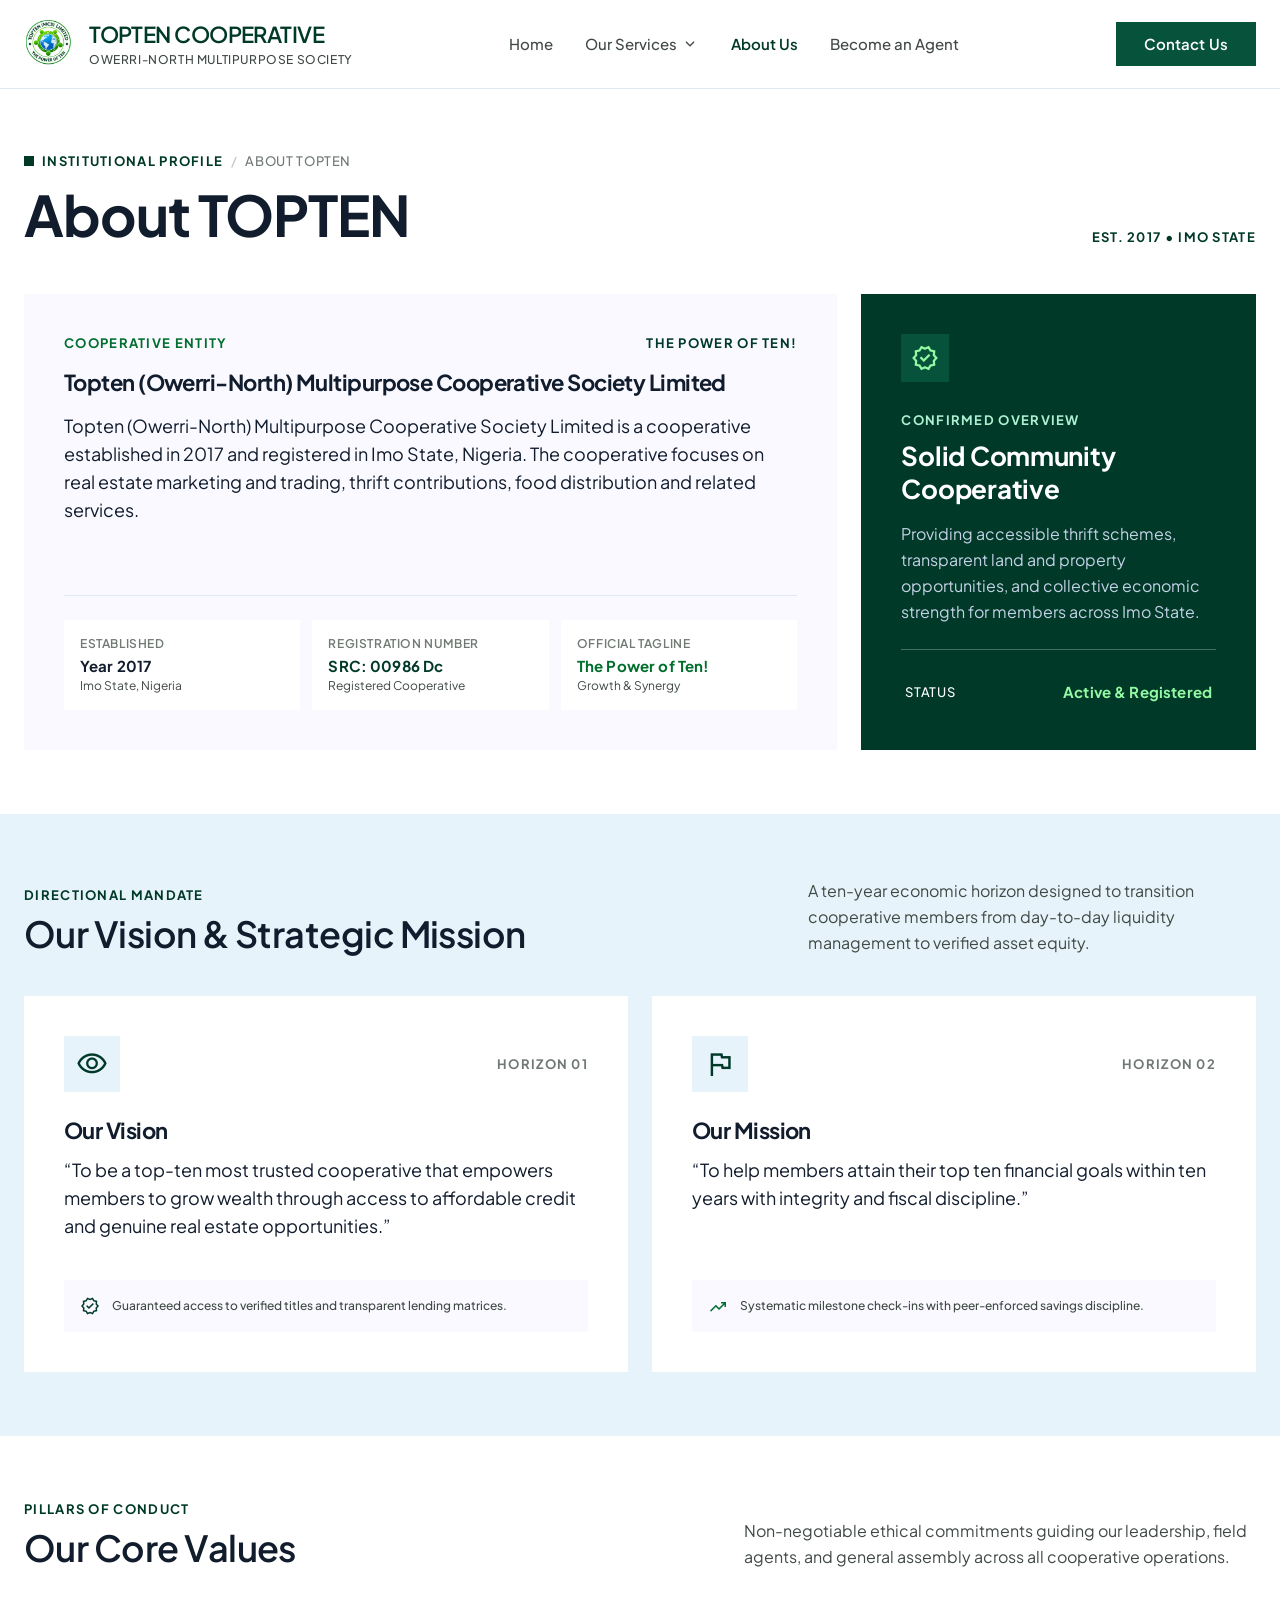
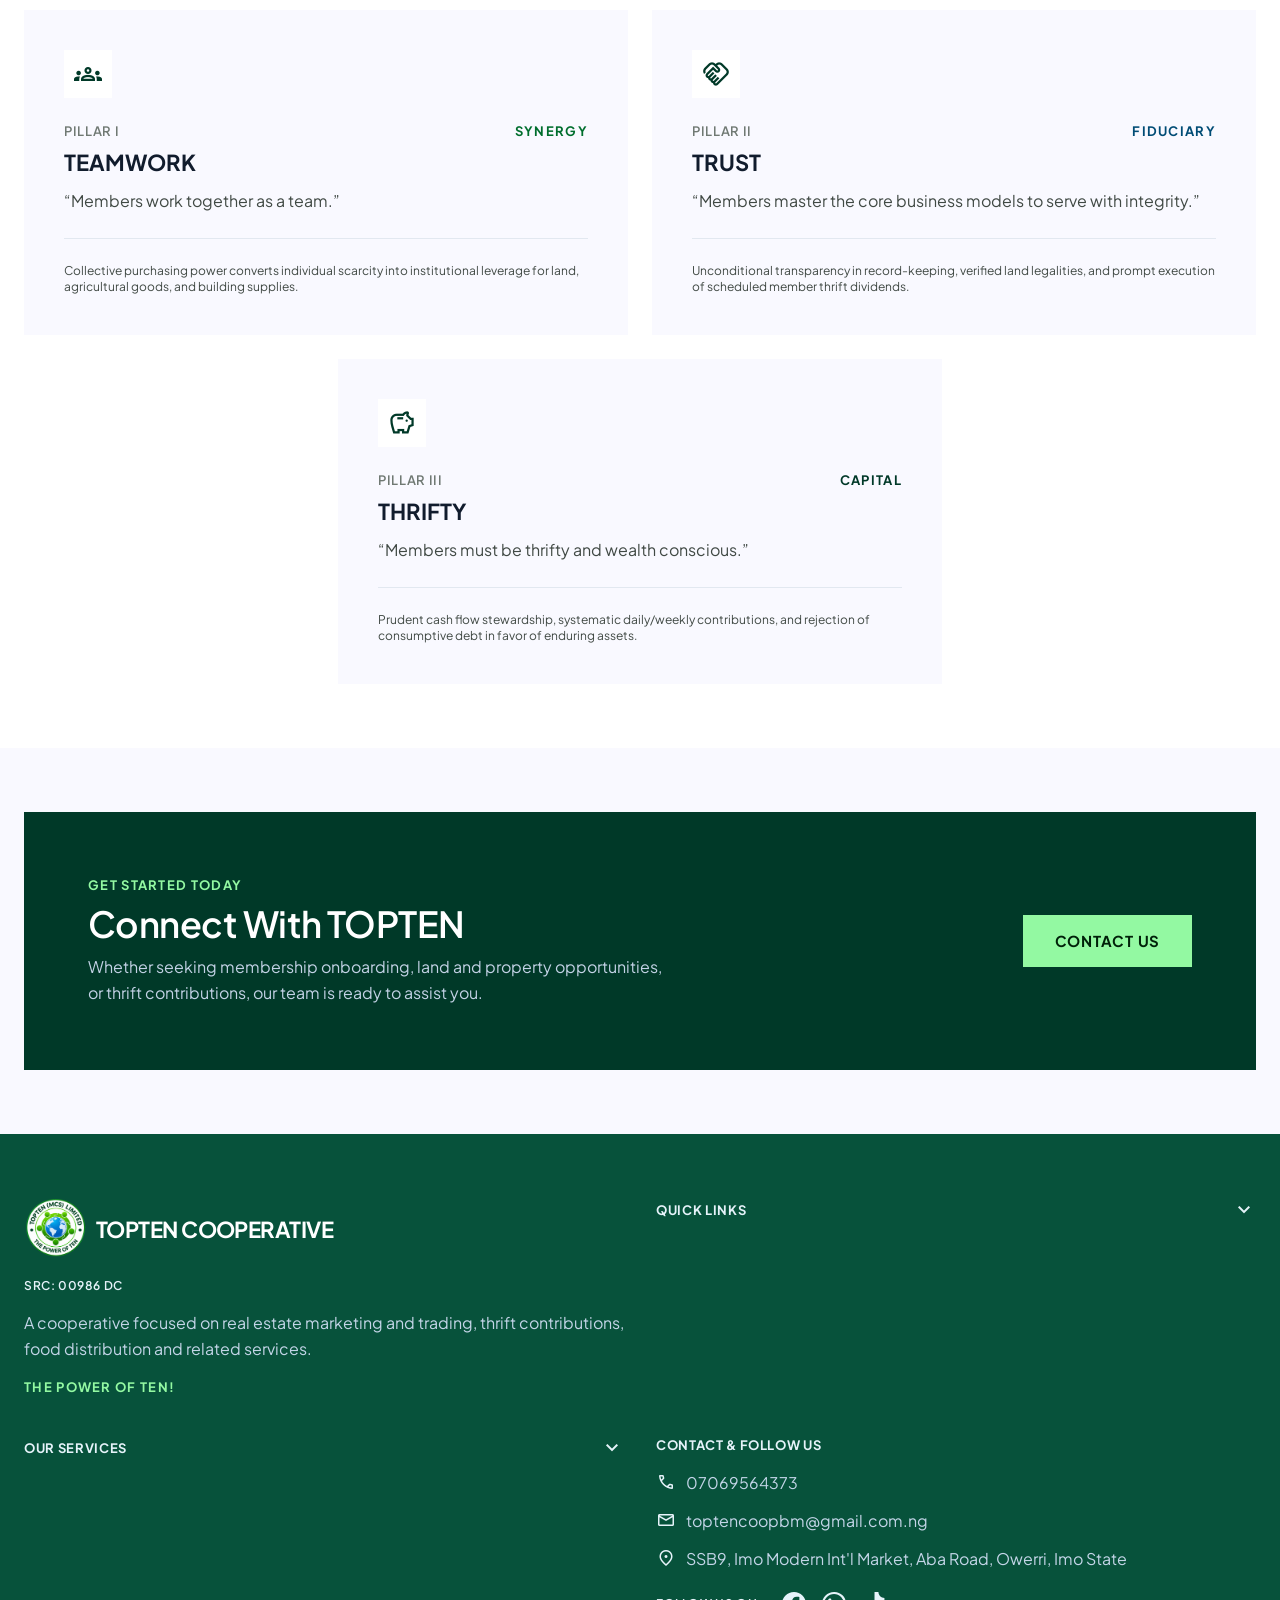
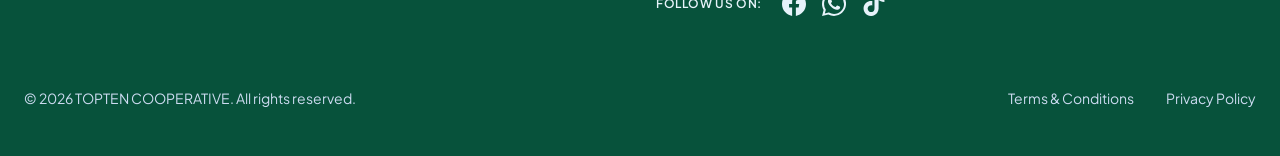
==== about-us/index.html @ 68483c04 "toptencoop, added files to folders" ====
<!DOCTYPE html>
<html lang="en">

<head>
  <!-- Document encoding and viewport -->
  <meta charset="utf-8">
  <meta content="width=device-width, initial-scale=1.0" name="viewport">
  <!-- Page identity and search metadata -->
  <title>
    About Us | TOPTEN COOPERATIVE
  </title>
  <meta
    content="Learn about Topten (Owerri-North) Multipurpose Cooperative Society Limited, established in 2017 and registered in Imo State: our vision, mission and core values."
    name="description">
  <!-- Open Graph metadata for social sharing -->
  <meta content="About Us | TOPTEN COOPERATIVE" property="og:title">
  <meta content="Learn about TOPTEN Cooperative's vision, mission, core values and established cooperative framework."
    property="og:description">
  <meta content="https://www.toptencoop.com.ng/images/banners/home-hero-1.jpg" property="og:image">
  <meta content="#" property="og:url">
  <!-- Twitter Card metadata for social sharing -->
  <meta content="summary_large_image" name="twitter:card">
  <meta content="About Us | TOPTEN COOPERATIVE" name="twitter:title">
  <meta content="Learn about TOPTEN Cooperative's vision, mission, core values and established cooperative framework."
    name="twitter:description">
  <meta content="https://www.toptencoop.com.ng/images/banners/home-hero-1.jpg" name="twitter:image">
  <meta content="#" name="twitter:url">
  <!-- Favicons and touch icon -->
  <link href="../images/favicon/favicon.ico" rel="icon" sizes="48x48">
  <link href="../images/logo/favicon-32.png" rel="icon" sizes="32x32" type="image/png">
  <link href="../images/logo/favicon-192.png" rel="icon" sizes="192x192" type="image/png">
  <link href="../images/logo/apple-touch-icon.png" rel="apple-touch-icon">
  <!-- External and local stylesheets -->
  <!-- Fonts: Plus Jakarta Sans (text) and Material Symbols (icons) from Google Fonts. -->
  <link href="https://fonts.googleapis.com" rel="preconnect">
  <link crossorigin="" href="https://fonts.gstatic.com" rel="preconnect">
  <link href="https://fonts.googleapis.com/css2?family=Plus+Jakarta+Sans:wght@400;500;600;700&amp;display=swap"
    rel="stylesheet">
  <link
    href="https://fonts.googleapis.com/css2?family=Material+Symbols+Outlined:opsz,wght,FILL,GRAD@20..48,100..700,0..1,-50..200"
    rel="stylesheet">
  <!-- Browser normalization -->
  <link href="../styles/normalize.css" rel="stylesheet">
  <!-- Mobile-first base styles -->
  <link href="../styles/small.css" rel="stylesheet">
  <!-- Responsive and wider-screen styles -->
  <link href="../styles/large.css" rel="stylesheet">
</head>

<body>
  <header class="site-header">
    <div class="site-header__inner">
      <a class="brand" href="../">
        <img alt="" class="brand__logo" height="313" src="../images/logo/topten-logo.png" width="320">
        <span class="brand__text">
          <span class="brand__name">
            TOPTEN COOPERATIVE
          </span>
          <span class="brand__society">
            Owerri-North Multipurpose Society
          </span>
        </span>
      </a>
      <!-- Desktop navigation (1024px and up). Below that, only the hamburger is shown. -->
      <nav aria-label="Primary" class="primary-nav">
        <ul class="primary-nav__list">
          <li>
            <a class="primary-nav__link" href="../">
              Home
            </a>
          </li>
          <li class="nav-dropdown">
            <a aria-haspopup="true" class="primary-nav__link nav-dropdown__trigger" href="../services/">
              Our Services
              <span aria-hidden="true" class="material-symbols-outlined nav-dropdown__chevron">
                expand_more
              </span>
            </a>
            <ul class="nav-dropdown__menu">
              <li>
                <a class="nav-dropdown__link" href="../services/#homeowners">
                  Homeowners Thrift
                </a>
              </li>
              <li>
                <a class="nav-dropdown__link" href="../services/#landowners">
                  Landowners Thrift
                </a>
              </li>
              <li>
                <a class="nav-dropdown__link" href="../services/#landtrade">
                  LandTrade Thrift
                </a>
              </li>
              <li>
                <a class="nav-dropdown__link" href="../services/#thriftsave">
                  ThriftSave
                </a>
              </li>
              <li>
                <a class="nav-dropdown__link" href="../services/#foodthrift">
                  FoodThrift
                </a>
              </li>
            </ul>
          </li>
          <li>
            <a aria-current="page" class="primary-nav__link" href="../about-us/">
              About Us
            </a>
          </li>
          <li>
            <a class="primary-nav__link" href="../become-an-agent/">
              Become an Agent
            </a>
          </li>
        </ul>
      </nav>
      <div class="site-header__actions">
        <a class="header-cta" href="../contact-us/">
          Contact Us
        </a>
        <button aria-label="Navigation menu" class="menu-toggle" popovertarget="mobile-menu" type="button">
          <span aria-hidden="true" class="menu-toggle__bars">
            <span>
            </span>
            <span>
            </span>
            <span>
            </span>
          </span>
        </button>
      </div>
      <!-- Mobile and tablet menu: a native popover, so open/close, Escape and outside-click need no JavaScript. -->
      <div class="mobile-menu" id="mobile-menu" popover="">
        <nav aria-label="Mobile">
          <ul class="mobile-menu__list">
            <li>
              <a class="mobile-menu__link" href="../">
                Home
              </a>
            </li>
            <li>
              <details class="mobile-menu__group">
                <summary class="mobile-menu__link mobile-menu__summary">
                  <span>
                    Our Services
                  </span>
                  <span aria-hidden="true" class="material-symbols-outlined mobile-menu__chevron">
                    expand_more
                  </span>
                </summary>
                <ul class="mobile-menu__submenu">
                  <li>
                    <a class="mobile-menu__sublink" href="../services/#homeowners">
                      Homeowners Thrift
                    </a>
                  </li>
                  <li>
                    <a class="mobile-menu__sublink" href="../services/#landowners">
                      Landowners Thrift
                    </a>
                  </li>
                  <li>
                    <a class="mobile-menu__sublink" href="../services/#landtrade">
                      LandTrade Thrift
                    </a>
                  </li>
                  <li>
                    <a class="mobile-menu__sublink" href="../services/#thriftsave">
                      ThriftSave
                    </a>
                  </li>
                  <li>
                    <a class="mobile-menu__sublink" href="../services/#foodthrift">
                      FoodThrift
                    </a>
                  </li>
                </ul>
              </details>
            </li>
            <li>
              <a aria-current="page" class="mobile-menu__link" href="../about-us/">
                About Us
              </a>
            </li>
            <li>
              <a class="mobile-menu__link" href="../become-an-agent/">
                Become an Agent
              </a>
            </li>
          </ul>
          <a class="mobile-menu__cta" href="../contact-us/">
            Contact Us
          </a>
        </nav>
      </div>
    </div>
  </header>
  <main class="site-main bg-surface" id="main-content">
    <div class="flex flex-col w-full">
      <!-- Cooperative background, structure and service area. -->
      <section class="w-full bg-surface-white py-space-xl">
        <div class="max-w-[1280px] mx-auto px-gutter-mobile md:px-gutter">
          <div class="flex flex-col md:flex-row md:items-end justify-between gap-space-sm pb-space-md">
            <div>
              <div class="flex items-center gap-2 mb-3">
                <span class="inline-block w-2.5 h-2.5 bg-primary">
                </span>
                <span class="font-caption-label text-caption-label uppercase tracking-widest text-primary font-bold">
                  Institutional Profile
                </span>
                <span class="text-outline-variant font-caption-label text-caption-label">
                  /
                </span>
                <span class="font-caption-label text-caption-label uppercase tracking-wider text-outline font-medium">
                  About TOPTEN
                </span>
              </div>
              <h1 class="font-display-hero text-display-hero text-on-surface max-w-4xl">
                About TOPTEN
              </h1>
            </div>
            <div class="shrink-0 flex items-center gap-3">
              <span class="font-caption-label text-caption-label uppercase tracking-widest text-primary font-bold">
                EST. 2017 • IMO STATE
              </span>
            </div>
          </div>
          <div class="grid grid-cols-1 lg:grid-cols-12 gap-space-md pt-space-md">
            <div class="lg:col-span-8 bg-surface p-space-md md:p-space-lg flex flex-col justify-between">
              <div>
                <div class="flex items-center justify-between gap-4 mb-space-sm">
                  <span
                    class="font-caption-label text-caption-label font-bold uppercase tracking-widest text-secondary">
                    Cooperative Entity
                  </span>
                  <span class="font-caption-label text-caption-label font-bold text-primary uppercase tracking-widest">
                    THE POWER OF TEN!
                  </span>
                </div>
                <h2 class="font-title-card text-title-card text-on-surface font-bold tracking-tight mb-space-sm">
                  Topten (Owerri-North) Multipurpose Cooperative Society Limited
                </h2>
                <p class="font-body-large text-body-large text-on-surface mb-space-md">
                  Topten (Owerri-North) Multipurpose Cooperative Society Limited is a cooperative established in 2017
                  and registered in Imo State, Nigeria. The cooperative focuses on real estate marketing and trading,
                  thrift contributions, food distribution and related services.
                </p>
              </div>
              <div class="grid grid-cols-1 sm:grid-cols-3 gap-3 pt-space-md mt-space-md border-t border-border-subtle">
                <div class="bg-surface-white p-4">
                  <p class="font-legal-micro text-legal-micro text-outline uppercase tracking-wider font-semibold">
                    Established
                  </p>
                  <p class="font-button-label text-button-label text-on-surface font-bold mt-1">
                    Year 2017
                  </p>
                  <p class="font-legal-micro text-legal-micro text-on-surface-variant mt-0.5">
                    Imo State, Nigeria
                  </p>
                </div>
                <div class="bg-surface-white p-4">
                  <p class="font-legal-micro text-legal-micro text-outline uppercase tracking-wider font-semibold">
                    Registration Number
                  </p>
                  <p class="font-button-label text-button-label text-primary font-bold mt-1">
                    SRC: 00986 Dc
                  </p>
                  <p class="font-legal-micro text-legal-micro text-on-surface-variant mt-0.5">
                    Registered Cooperative
                  </p>
                </div>
                <div class="bg-surface-white p-4">
                  <p class="font-legal-micro text-legal-micro text-outline uppercase tracking-wider font-semibold">
                    Official Tagline
                  </p>
                  <p class="font-button-label text-button-label text-secondary font-bold mt-1">
                    The Power of Ten!
                  </p>
                  <p class="font-legal-micro text-legal-micro text-on-surface-variant mt-0.5">
                    Growth &amp; Synergy
                  </p>
                </div>
              </div>
            </div>
            <div
              class="lg:col-span-4 bg-primary text-on-primary p-space-md md:p-space-lg flex flex-col justify-between">
              <div>
                <div class="w-12 h-12 bg-primary-container flex items-center justify-center mb-space-md">
                  <span class="material-symbols-outlined text-[28px] text-secondary-fixed">
                    verified
                  </span>
                </div>
                <span
                  class="font-caption-label text-caption-label font-bold uppercase tracking-widest text-primary-fixed">
                  Confirmed Overview
                </span>
                <h3
                  class="font-headline-section-mobile text-headline-section-mobile font-bold text-on-primary mt-2 mb-space-sm leading-tight">
                  Solid Community Cooperative
                </h3>
                <p class="font-body-default text-body-default text-surface-container-highest/90 leading-relaxed">
                  Providing accessible thrift schemes, transparent land and property opportunities, and collective
                  economic strength for members across Imo State.
                </p>
              </div>
              <div class="pt-space-md mt-space-md border-t border-border-subtle/30">
                <div class="flex items-center justify-between text-on-primary py-2 px-1">
                  <span class="font-caption-label text-caption-label font-medium uppercase tracking-wider">
                    Status
                  </span>
                  <span class="font-button-label text-button-label font-bold text-secondary-fixed">
                    Active &amp; Registered
                  </span>
                </div>
              </div>
            </div>
          </div>
        </div>
      </section>
      <!-- The cooperative vision and strategic mission. -->
      <section class="w-full bg-light-blue-surface py-space-xl">
        <div class="max-w-[1280px] mx-auto px-gutter-mobile md:px-gutter">
          <div class="flex flex-col md:flex-row md:items-end justify-between gap-space-xs mb-space-lg">
            <div>
              <span
                class="font-caption-label text-caption-label uppercase tracking-widest text-primary font-bold block mb-2">
                Directional Mandate
              </span>
              <h2 class="font-headline-section text-headline-section text-on-surface">
                Our Vision &amp; Strategic Mission
              </h2>
            </div>
            <p class="font-body-default text-body-default text-on-surface-variant max-w-md">
              A ten-year economic horizon designed to transition cooperative members from day-to-day liquidity
              management to verified asset equity.
            </p>
          </div>
          <div class="grid grid-cols-1 md:grid-cols-2 gap-space-md">
            <div class="bg-surface-white p-space-md md:p-space-lg flex flex-col justify-between">
              <div>
                <div class="flex items-center justify-between mb-space-md">
                  <div class="w-14 h-14 bg-light-blue-surface flex items-center justify-center text-primary">
                    <span class="material-symbols-outlined text-[32px]">
                      visibility
                    </span>
                  </div>
                  <span class="font-caption-label text-caption-label font-bold uppercase tracking-widest text-outline">
                    Horizon 01
                  </span>
                </div>
                <h3 class="font-title-card text-title-card font-bold text-on-surface mb-3 tracking-tight">
                  Our Vision
                </h3>
                <p class="font-body-large text-body-large text-on-surface">
                  “To be a top-ten most trusted cooperative that empowers members to grow wealth through access to
                  affordable credit and genuine real estate opportunities.”
                </p>
              </div>
              <div class="mt-space-lg pt-space-sm bg-surface p-4 flex items-center gap-3">
                <span class="material-symbols-outlined text-[20px] text-primary">
                  verified
                </span>
                <span class="font-legal-micro text-legal-micro text-on-surface-variant font-medium">
                  Guaranteed access to verified titles and transparent lending matrices.
                </span>
              </div>
            </div>
            <div class="bg-surface-white p-space-md md:p-space-lg flex flex-col justify-between">
              <div>
                <div class="flex items-center justify-between mb-space-md">
                  <div class="w-14 h-14 bg-light-blue-surface flex items-center justify-center text-primary">
                    <span class="material-symbols-outlined text-[32px]">
                      flag
                    </span>
                  </div>
                  <span class="font-caption-label text-caption-label font-bold uppercase tracking-widest text-outline">
                    Horizon 02
                  </span>
                </div>
                <h3 class="font-title-card text-title-card font-bold text-on-surface mb-3 tracking-tight">
                  Our Mission
                </h3>
                <p class="font-body-large text-body-large text-on-surface">
                  “To help members attain their top ten financial goals within ten years with integrity and fiscal
                  discipline.”
                </p>
              </div>
              <div class="mt-space-lg pt-space-sm bg-surface p-4 flex items-center gap-3">
                <span class="material-symbols-outlined text-[20px] text-secondary">
                  trending_up
                </span>
                <span class="font-legal-micro text-legal-micro text-on-surface-variant font-medium">
                  Systematic milestone check-ins with peer-enforced savings discipline.
                </span>
              </div>
            </div>
          </div>
        </div>
      </section>
      <!-- Principles that guide cooperative governance and member service. -->
      <section class="w-full bg-surface-white py-space-xl">
        <div class="max-w-[1280px] mx-auto px-gutter-mobile md:px-gutter">
          <div class="flex flex-col md:flex-row md:items-end justify-between gap-space-sm mb-space-lg">
            <div>
              <span
                class="font-caption-label text-caption-label uppercase tracking-widest text-primary font-bold block mb-2">
                Pillars of Conduct
              </span>
              <h2 class="font-headline-section text-headline-section text-on-surface">
                Our Core Values
              </h2>
            </div>
            <p class="font-body-default text-body-default text-on-surface-variant max-w-lg">
              Non-negotiable ethical commitments guiding our leadership, field agents, and general assembly across all
              cooperative operations.
            </p>
          </div>
          <div class="grid grid-cols-1 md:grid-cols-2 gap-space-md core-values-grid">
            <div class="bg-surface p-space-md md:p-space-lg flex flex-col justify-between">
              <div>
                <div class="w-12 h-12 bg-surface-white flex items-center justify-center text-primary mb-space-md">
                  <span class="material-symbols-outlined text-[28px]">
                    groups
                  </span>
                </div>
                <div class="flex items-baseline justify-between mb-2">
                  <span
                    class="font-caption-label text-caption-label uppercase tracking-wider text-outline font-semibold">
                    Pillar I
                  </span>
                  <span
                    class="font-caption-label text-caption-label uppercase tracking-widest text-secondary font-bold">
                    Synergy
                  </span>
                </div>
                <h3 class="font-title-card text-title-card font-bold text-on-surface uppercase mb-3">
                  Teamwork
                </h3>
                <p class="font-body-default text-body-default text-on-surface-variant leading-relaxed">
                  “Members work together as a team.”
                </p>
              </div>
              <div class="pt-space-md mt-space-md border-t border-border-subtle">
                <p class="font-legal-micro text-legal-micro text-on-surface-variant">
                  Collective purchasing power converts individual scarcity into institutional leverage for land,
                  agricultural goods, and building supplies.
                </p>
              </div>
            </div>
            <div class="bg-surface p-space-md md:p-space-lg flex flex-col justify-between">
              <div>
                <div class="w-12 h-12 bg-surface-white flex items-center justify-center text-primary mb-space-md">
                  <span class="material-symbols-outlined text-[28px]">
                    handshake
                  </span>
                </div>
                <div class="flex items-baseline justify-between mb-2">
                  <span
                    class="font-caption-label text-caption-label uppercase tracking-wider text-outline font-semibold">
                    Pillar II
                  </span>
                  <span
                    class="font-caption-label text-caption-label uppercase tracking-widest text-tertiary-container font-bold">
                    Fiduciary
                  </span>
                </div>
                <h3 class="font-title-card text-title-card font-bold text-on-surface uppercase mb-3">
                  Trust
                </h3>
                <p class="font-body-default text-body-default text-on-surface-variant leading-relaxed">
                  “Members master the core business models to serve with integrity.”
                </p>
              </div>
              <div class="pt-space-md mt-space-md border-t border-border-subtle">
                <p class="font-legal-micro text-legal-micro text-on-surface-variant">
                  Unconditional transparency in record-keeping, verified land legalities, and prompt execution of
                  scheduled member thrift dividends.
                </p>
              </div>
            </div>
            <div class="bg-surface p-space-md md:p-space-lg flex flex-col justify-between md:col-span-2">
              <div>
                <div class="w-12 h-12 bg-surface-white flex items-center justify-center text-primary mb-space-md">
                  <span class="material-symbols-outlined text-[28px]">
                    savings
                  </span>
                </div>
                <div class="flex items-baseline justify-between mb-2">
                  <span
                    class="font-caption-label text-caption-label uppercase tracking-wider text-outline font-semibold">
                    Pillar III
                  </span>
                  <span class="font-caption-label text-caption-label uppercase tracking-widest text-primary font-bold">
                    Capital
                  </span>
                </div>
                <h3 class="font-title-card text-title-card font-bold text-on-surface uppercase mb-3">
                  Thrifty
                </h3>
                <p class="font-body-default text-body-default text-on-surface-variant leading-relaxed">
                  “Members must be thrifty and wealth conscious.”
                </p>
              </div>
              <div class="pt-space-md mt-space-md border-t border-border-subtle">
                <p class="font-legal-micro text-legal-micro text-on-surface-variant">
                  Prudent cash flow stewardship, systematic daily/weekly contributions, and rejection of consumptive
                  debt in favor of enduring assets.
                </p>
              </div>
            </div>
          </div>
        </div>
      </section>
      <!-- Contact call to action for visitors seeking more information. -->
      <section class="w-full bg-surface py-space-xl">
        <div class="max-w-[1280px] mx-auto px-gutter-mobile md:px-gutter">
          <div
            class="bg-primary text-on-primary p-space-md md:p-space-xl flex flex-col md:flex-row items-start md:items-center justify-between gap-space-md">
            <div>
              <span
                class="font-caption-label text-caption-label font-bold uppercase tracking-widest text-secondary-fixed block mb-2">
                Get Started Today
              </span>
              <h3
                class="font-title-card text-title-card md:font-headline-section md:text-headline-section font-bold tracking-tight text-on-primary">
                Connect With TOPTEN
              </h3>
              <p class="font-body-default text-body-default text-surface-container-highest/90 mt-2 max-w-xl">
                Whether seeking membership onboarding, land and property opportunities, or thrift contributions, our
                team is ready to assist you.
              </p>
            </div>
            <div class="w-full md:w-auto shrink-0 flex items-center mt-2 md:mt-0">
              <a class="w-full md:w-auto inline-flex items-center justify-center min-h-[48px] bg-secondary-fixed text-on-secondary-fixed font-button-label text-button-label px-8 py-4 uppercase tracking-wider font-bold rounded-none hover:bg-secondary-fixed-dim transition-colors text-center"
                href="../contact-us/">
                CONTACT US
              </a>
            </div>
          </div>
        </div>
      </section>
    </div>
  </main>
  <footer class="site-footer">
    <div class="site-footer__inner">
      <div class="footer-grid">
        <div class="footer-brand">
          <div class="footer-brand__header">
            <img alt="TOPTEN Logo" class="footer-brand__logo" height="313" loading="lazy"
              src="../images/logo/topten-logo.png" width="320">
            <span class="footer-brand__name">
              TOPTEN COOPERATIVE
            </span>
          </div>
          <p class="footer-brand__reg">
            SRC: 00986 Dc
          </p>
          <p class="footer-brand__blurb">
            A cooperative focused on real estate marketing and trading, thrift contributions, food distribution and
            related services.
          </p>
          <p class="footer-brand__slogan">
            THE POWER OF TEN!
          </p>
        </div>
        <!-- Link columns collapse into <details> dropdowns below 768px and are always open from 768px up (see styles.css). -->
        <details class="footer-column">
          <summary class="footer-column__summary">
            <h3 class="footer-column__heading">
              Quick Links
            </h3>
            <span aria-hidden="true" class="material-symbols-outlined footer-column__chevron">
              expand_more
            </span>
          </summary>
          <ul class="footer-column__list">
            <li>
              <a class="footer-link" href="../">
                Home
              </a>
            </li>
            <li>
              <a class="footer-link" href="../about-us/">
                About Us
              </a>
            </li>
            <li>
              <a class="footer-link" href="../become-an-agent/">
                Become an Agent
              </a>
            </li>
            <li>
              <a class="footer-link" href="../contact-us/">
                Contact Us
              </a>
            </li>
            <li>
              <a class="footer-link" href="../services/">
                All Services
              </a>
            </li>
          </ul>
        </details>
        <details class="footer-column">
          <summary class="footer-column__summary">
            <h3 class="footer-column__heading">
              Our Services
            </h3>
            <span aria-hidden="true" class="material-symbols-outlined footer-column__chevron">
              expand_more
            </span>
          </summary>
          <ul class="footer-column__list">
            <li>
              <a class="footer-link" href="../services/#homeowners">
                Homeowners Thrift
              </a>
            </li>
            <li>
              <a class="footer-link" href="../services/#landowners">
                Landowners Thrift
              </a>
            </li>
            <li>
              <a class="footer-link" href="../services/#landtrade">
                LandTrade Thrift
              </a>
            </li>
            <li>
              <a class="footer-link" href="../services/#thriftsave">
                ThriftSave
              </a>
            </li>
            <li>
              <a class="footer-link" href="../services/#foodthrift">
                FoodThrift
              </a>
            </li>
          </ul>
        </details>
        <div class="footer-contact">
          <h3 class="footer-column__heading">
            Contact &amp; Follow Us
          </h3>
          <ul class="footer-contact__list">
            <li>
              <span aria-hidden="true" class="material-symbols-outlined">
                call
              </span>
              <a class="footer-contact__link" href="tel:07069564373">
                07069564373
              </a>
            </li>
            <li>
              <span aria-hidden="true" class="material-symbols-outlined">
                mail
              </span>
              <span class="footer-contact__email">
                toptencoopbm@gmail.com.ng
              </span>
            </li>
            <li>
              <span aria-hidden="true" class="material-symbols-outlined">
                location_on
              </span>
              <span>
                SSB9, Imo Modern Int'l Market, Aba Road, Owerri, Imo State
              </span>
            </li>
          </ul>
          <div class="footer-social">
            <span class="footer-social__label">
              Follow us on:
            </span>
            <span aria-label="Facebook" class="social-icon" role="img">
              <svg aria-hidden="true" fill="currentColor" viewbox="0 0 24 24">
                <path
                  d="M24 12.073c0-6.627-5.373-12-12-12s-12 5.373-12 12c0 5.99 4.388 10.954 10.125 11.854v-8.385H7.078v-3.47h3.047V9.43c0-3.007 1.792-4.669 4.533-4.669 1.312 0 2.686.235 2.686.235v2.953H15.83c-1.491 0-1.956.925-1.956 1.874v2.25h3.328l-.532 3.47h-2.796v8.385C19.612 23.027 24 18.062 24 12.073z">
                </path>
              </svg>
            </span>
            <span aria-label="WhatsApp" class="social-icon" role="img">
              <svg aria-hidden="true" fill="currentColor" viewbox="0 0 24 24">
                <path
                  d="M12.031 0C5.397 0 0 5.397 0 12.031c0 2.115.549 4.181 1.594 5.99L.055 24l6.155-1.615a11.97 11.97 0 005.821 1.493h.005c6.632 0 12.03-5.398 12.03-12.033 0-3.214-1.252-6.236-3.528-8.514A11.95 11.95 0 0012.031 0zm.004 21.996h-.004a9.96 9.96 0 01-5.076-1.39l-.364-.216-3.771.989 1.006-3.676-.237-.377a9.94 9.94 0 01-1.523-5.295c0-5.503 4.478-9.981 9.984-9.981 2.666 0 5.172 1.038 7.057 2.925a9.927 9.927 0 012.923 7.057c0 5.505-4.479 9.984-9.985 9.984zm5.474-7.475c-.3-.15-1.774-.875-2.049-.975-.275-.1-.475-.15-.675.15-.2.3-.775.975-.95 1.175-.175.2-.35.225-.65.075-.3-.15-1.267-.467-2.414-1.488-.893-.796-1.496-1.78-1.671-2.08-.175-.3-.019-.462.131-.611.135-.134.3-.35.45-.525.15-.175.2-.3.3-.5.1-.2.05-.375-.025-.525-.075-.15-.675-1.625-.925-2.225-.244-.583-.492-.504-.675-.513-.175-.009-.375-.01-.575-.01-.2 0-.525.075-.8.375-.275.3-1.05 1.025-1.05 2.5s1.075 2.898 1.225 3.1c.15.2 2.116 3.23 5.127 4.53.716.31 1.275.495 1.71.634.719.229 1.373.197 1.89.12.577-.086 1.774-.725 2.024-1.425.25-.7.25-1.3.175-1.425-.075-.125-.275-.2-.575-.35z">
                </path>
              </svg>
            </span>
            <span aria-label="TikTok" class="social-icon" role="img">
              <svg aria-hidden="true" fill="currentColor" viewbox="0 0 24 24">
                <path
                  d="M12.525.02c1.31-.02 2.61-.01 3.91-.02.08 1.53.63 3.09 1.75 4.17 1.12 1.11 2.7 1.62 4.24 1.79v4.03c-1.44-.05-2.89-.35-4.2-.97-.57-.26-1.1-.59-1.62-1.01-.02 2.92.01 5.84-.02 8.75-.08 1.4-.54 2.79-1.35 3.94-1.31 1.92-3.58 3.17-5.91 3.21-1.43.08-2.86-.31-4.08-1.03-2.02-1.19-3.44-3.37-3.65-5.71-.02-.5-.03-1-.01-1.49.18-1.9 1.12-3.72 2.58-4.96 1.66-1.44 3.98-2.13 6.15-1.72.02 1.48-.04 2.96-.04 4.44-.99-.32-2.15-.23-3.02.37-.63.41-1.11 1.04-1.36 1.75-.21.51-.24 1.07-.14 1.61.24 1.64 1.82 3.02 3.5 2.87 1.12-.01 2.19-.66 2.77-1.61.19-.33.4-.67.41-1.06.1-1.79.06-3.57.07-5.36.01-4.03-.01-8.05.02-12.07z">
                </path>
              </svg>
            </span>
          </div>
        </div>
      </div>
      <div class="footer-legal">
        <p>
          © 2026 TOPTEN COOPERATIVE. All rights reserved.
        </p>
        <ul class="footer-legal__links">
          <li>
            <a class="footer-link" href="../terms-and-conditions/">
              Terms &amp; Conditions
            </a>
          </li>
          <li>
            <a class="footer-link" href="../privacy-policy/">
              Privacy Policy
            </a>
          </li>
        </ul>
      </div>
    </div>
  </footer>
  <script src="../scripts/mobile-menu.js" defer></script>
</body>

</html>
---- styles/small.css ----
:root {
  /* Brand colours*/
  --color-primary: #003928;
  /* deep green: headings, hover states */
  --color-primary-container: #07523b;
  /* brand green: buttons, footer, header CTA */
  --color-primary-fixed: #aef1d1;
  --color-secondary: #006e2d;
  /* mid green: focus rings, accents */
  --color-secondary-fixed: #93f9a2;
  /* bright green accent on dark backgrounds */
  --color-secondary-fixed-dim: #78dc88;
  --color-on-secondary-fixed: #002109;
  --color-tertiary: #003452;
  --color-tertiary-container: #004c75;

  /* Surfaces & text */
  --color-surface: #f9f9ff;
  /* page background */
  --color-surface-white: #ffffff;
  --color-surface-container-low: #f0f3ff;
  --color-surface-container: #e7eeff;
  --color-surface-container-high: #dee8ff;
  --color-surface-container-highest: #d8e3fb;
  --color-light-blue-surface: #e6f3fa;
  --color-on-surface: #111c2d;
  /* main text */
  --color-on-surface-variant: #404944;
  /* secondary text */
  --color-on-primary: #ffffff;
  /* text on green */
  --color-outline: #707973;
  --color-outline-variant: #bfc9c2;
  --color-border-subtle: #e2e8f0;
  --color-error: #ba1a1a;

  /* The same colours as bare RGB triplets, for translucent variants:
     background: rgba(var(--rgb-on-surface), 0.8) */
  --rgb-on-surface: 17, 28, 45;
  --rgb-on-surface-variant: 64, 73, 68;
  --rgb-primary: 0, 57, 40;
  --rgb-primary-container: 7, 82, 59;
  --rgb-secondary: 0, 110, 45;
  --rgb-secondary-fixed: 147, 249, 162;
  --rgb-surface: 249, 249, 255;
  --rgb-surface-white: 255, 255, 255;
  --rgb-surface-container-high: 222, 232, 255;
  --rgb-surface-container-highest: 216, 227, 251;
  --rgb-light-blue-surface: 230, 243, 250;
  --rgb-border-subtle: 226, 232, 240;

  /* Typography */
  --font-sans: "Plus Jakarta Sans", ui-sans-serif, system-ui, -apple-system, "Segoe UI", Roboto, sans-serif;

  /* Spacing scale used by the page sections */
  --space-xs: 0.5rem;
  --space-sm: 1rem;
  --space-md: 1.5rem;
  --space-lg: 2.5rem;
  --space-xl: 4rem;
  --gutter: 1.5rem;
  --gutter-mobile: 1rem;

  /* Layout */
  --header-height: 88px;
  /* fixed header; <main> is padded by the same amount */
  --container-max: 1280px;
}


/* ==========================================================================
   2. RESET & BASE
   ========================================================================== */
*,
*::before,
*::after {
  box-sizing: border-box;
  border: 0 solid #e5e7eb;
  /* `.border` utilities only need to set a width */
}

html {
  line-height: 1.5;
  font-family: var(--font-sans);
  -webkit-text-size-adjust: 100%;
  -webkit-tap-highlight-color: transparent;
  scroll-behavior: smooth;
  /* switched off for reduced-motion users in section 10 */
}

body {
  margin: 0;
  background: var(--color-surface);
  color: var(--color-on-surface);
  font-family: var(--font-sans);
  font-size: 16px;
  line-height: 26px;
  -webkit-font-smoothing: antialiased;
  overscroll-behavior: none;
  /* no rubber-band / pull-to-refresh chaining */
}

h1,
h2,
h3,
h4,
h5,
h6 {
  margin: 0;
  font-size: inherit;
  font-weight: inherit;
}

p,
figure,
blockquote,
dl,
dd,
pre {
  margin: 0;
}

ul,
ol {
  margin: 0;
  padding: 0;
  list-style: none;
}

a {
  color: inherit;
  text-decoration: inherit;
}

strong,
b {
  font-weight: bolder;
}

small {
  font-size: 80%;
}

hr {
  height: 0;
  margin: 0;
  color: inherit;
  border-top-width: 1px;
}

table {
  border-collapse: collapse;
  border-color: inherit;
  text-indent: 0;
}

img,
svg,
video,
iframe {
  display: block;
  vertical-align: middle;
}

img,
video {
  max-width: 100%;
  height: auto;
}

summary {
  display: list-item;
}

[hidden]:where(:not([hidden="until-found"])) {
  display: none;
}

button,
input,
select,
textarea {
  margin: 0;
  padding: 0;
  font: inherit;
  letter-spacing: inherit;
  color: inherit;
}

button {
  background: transparent;
  text-transform: none;
  cursor: pointer;
}

button,
input[type="button"],
input[type="submit"] {
  -webkit-appearance: button;
  appearance: button;
  background-image: none;
}

textarea {
  resize: vertical;
}

::placeholder {
  opacity: 1;
  color: #9ca3af;
}

/* Icon font (Material Symbols Outlined). Icons are written as ligatures: <span class="material-symbols-outlined">mail</span> */
.material-symbols-outlined {
  display: inline-block;
  font-family: "Material Symbols Outlined";
  font-size: 24px;
  font-style: normal;
  font-weight: normal;
  line-height: 1;
  letter-spacing: normal;
  text-transform: none;
  white-space: nowrap;
  word-wrap: normal;
  direction: ltr;
  -webkit-font-smoothing: antialiased;
  -webkit-font-feature-settings: "liga";
  font-feature-settings: "liga";
}

/* Main content sits below the fixed header. */
.site-main {
  width: 100%;
  padding-top: var(--header-height);
  min-height: calc(100vh - var(--header-height));
}

@supports (height: 100dvh) {
  .site-main {
    min-height: calc(100dvh - var(--header-height));
  }
}


/* ==========================================================================
   3. SITE HEADER & NAVIGATION
   Breakpoint: 1024px. Below it the header shows the brand and ONLY the
   hamburger; from 1024px up it shows the full nav and the Contact Us button.
   ========================================================================== */
.site-header {
  position: fixed;
  top: 0;
  left: 0;
  z-index: 50;
  width: 100%;
  background: var(--color-surface-white);
  border-bottom: 1px solid var(--color-border-subtle);
}

.site-header__inner {
  display: flex;
  align-items: center;
  justify-content: space-between;
  gap: var(--space-sm);
  height: var(--header-height);
  max-width: var(--container-max);
  margin-inline: auto;
  padding-inline: var(--gutter-mobile);
}


/* ---- Brand: logo + "TOPTEN COOPERATIVE" with the society name always underneath ---- */
.brand {
  display: flex;
  align-items: center;
  gap: var(--space-xs);
  flex: 0 1 auto;
  min-width: 0;
  /* lets the text wrap instead of pushing into the hamburger */
}

.brand__logo {
  flex: none;
  width: auto;
  height: 3rem;
  object-fit: contain;
}

.brand__text {
  display: flex;
  flex-direction: column;
  min-width: 0;
  text-align: left;
}

.brand__name {
  color: var(--color-primary);
  font-size: clamp(13px, 4.1vw, 16px);
  /* scales down on small phones */
  font-weight: 700;
  line-height: 1;
  letter-spacing: -0.02em;
  text-transform: uppercase;
  white-space: nowrap;
}

.brand__society {
  margin-top: 0.25rem;
  color: var(--color-on-surface-variant);
  font-size: clamp(9px, 2.7vw, 12px);
  font-weight: 500;
  line-height: 1.3;
  letter-spacing: 0.03em;
  text-transform: uppercase;
  text-wrap: balance;
  /* on very narrow phones this wraps to two even lines */
}


/* ---- Desktop navigation ---- */
.primary-nav {
  display: none;
}


.primary-nav__list {
  display: flex;
  align-items: center;
  gap: 1.25rem;
}


.primary-nav__link {
  display: flex;
  align-items: center;
  gap: 0.25rem;
  padding-block: 0.5rem;
  color: var(--color-on-surface-variant);
  font-size: 15px;
  font-weight: 500;
  line-height: 20px;
  white-space: nowrap;
  transition: color 150ms ease;
}

.primary-nav__link:hover {
  color: var(--color-on-surface);
}

.primary-nav__link[aria-current="page"] {
  color: var(--color-primary);
  font-weight: 600;
}

/* ---- Services dropdown ----
   Opens on mouse hover AND whenever focus is inside it (Tab into "Our Services", then Tab
   through the five links). :focus-within is used rather than :has(:focus-visible) because the
   latter stops Chrome from tabbing into a menu that only appears on focus.
   The trigger is a real link to services.html, so a click still goes somewhere useful. */
.nav-dropdown {
  position: relative;
}

.nav-dropdown__chevron {
  font-size: 18px;
  transition: transform 200ms ease;
}

.nav-dropdown__menu {
  display: none;
  position: absolute;
  top: 100%;
  left: 0;
  z-index: 50;
  width: 16rem;
  padding-block: 0.5rem;
  background: var(--color-surface-white);
  border: 1px solid var(--color-border-subtle);
  box-shadow: 0 8px 24px rgba(30, 41, 59, 0.08);
}

.nav-dropdown:hover>.nav-dropdown__menu,
.nav-dropdown:focus-within>.nav-dropdown__menu {
  display: block;
}

.nav-dropdown:hover .nav-dropdown__chevron,
.nav-dropdown:focus-within .nav-dropdown__chevron {
  transform: rotate(180deg);
}

.nav-dropdown__link {
  display: block;
  padding: 0.625rem 1rem;
  color: var(--color-on-surface-variant);
  font-size: 15px;
  font-weight: 500;
  line-height: 20px;
  transition: color 150ms ease, background-color 150ms ease;
}

.nav-dropdown__link:hover {
  background: var(--color-light-blue-surface);
  color: var(--color-primary);
}

/* Highlight the service section currently in the URL (services.html#landtrade, etc.) */
body:has(#homeowners:target) a[href$="services.html#homeowners"],
body:has(#landowners:target) a[href$="services.html#landowners"],
body:has(#landtrade:target) a[href$="services.html#landtrade"],
body:has(#thriftsave:target) a[href$="services.html#thriftsave"],
body:has(#foodthrift:target) a[href$="services.html#foodthrift"] {
  color: var(--color-primary);
  font-weight: 600;
}

/* ---- Right-hand side of the header: Contact Us (desktop) / hamburger (mobile + tablet) ---- */
.site-header__actions {
  display: flex;
  flex: none;
  align-items: center;
  gap: var(--space-sm);
}

.header-cta {
  display: none;
  align-items: center;
  justify-content: center;
  padding: 0.75rem 1.75rem;
  background: var(--color-primary-container);
  color: var(--color-on-primary);
  font-size: 15px;
  font-weight: 600;
  line-height: 20px;
  letter-spacing: 0.01em;
  white-space: nowrap;
  transition: background-color 150ms ease;
}

.header-cta:hover {
  background: var(--color-primary);
}

.header-cta[aria-current="page"] {
  font-weight: 700;
}


.menu-toggle {
  display: flex;
  align-items: center;
  justify-content: center;
  width: 2.75rem;
  height: 2.75rem;
  padding: 0.5rem;
  color: var(--color-on-surface);
}

.menu-toggle:hover {
  color: var(--color-primary);
}


/* Three bars that morph into an X while the menu is open. */
.menu-toggle__bars {
  display: inline-flex;
  flex-direction: column;
  justify-content: space-between;
  width: 20px;
  height: 16px;
}

.menu-toggle__bars>span {
  display: block;
  width: 20px;
  height: 2px;
  border-radius: 999px;
  background: currentColor;
  transform-origin: center;
  transition: transform 180ms ease, opacity 140ms ease;
}

.site-header:has(.mobile-menu:popover-open) .menu-toggle__bars>span:first-child {
  transform: translateY(7px) rotate(45deg);
}

.site-header:has(.mobile-menu:popover-open) .menu-toggle__bars>span:nth-child(2) {
  opacity: 0;
}

.site-header:has(.mobile-menu:popover-open) .menu-toggle__bars>span:last-child {
  transform: translateY(-7px) rotate(-45deg);
}

/* ---- Mobile / tablet menu ----
   A native [popover]: the hamburger's popovertarget opens and closes it, and the browser
   handles Escape, clicking outside and focus return. It slides in from the right below the header. */
.mobile-menu {
  position: fixed;
  inset: var(--header-height) 0 0 auto;
  width: min(360px, 100vw);
  height: calc(100vh - var(--header-height));
  margin: 0;
  padding: 1rem;
  overflow-y: auto;
  border: 0;
  background: var(--color-surface-white);
  color: var(--color-on-surface);
  box-shadow: 0 8px 24px rgba(30, 41, 59, 0.08);
  transform: translateX(100%);
  transition: transform 220ms cubic-bezier(0.2, 0.7, 0.2, 1), display 220ms allow-discrete, overlay 220ms allow-discrete;
}

@supports (height: 100dvh) {
  .mobile-menu {
    height: calc(100dvh - var(--header-height));
  }
}

.mobile-menu:popover-open {
  transform: none;
}

@starting-style {
  .mobile-menu:popover-open {
    transform: translateX(100%);
  }
}

/* Dim only the page below the header (88px = --header-height; custom properties don't reach ::backdrop in every browser). */
.mobile-menu::backdrop {
  background: linear-gradient(to bottom, transparent 88px, rgba(var(--rgb-on-surface), 0.28) 88px);
  opacity: 0;
  transition: opacity 200ms ease, display 200ms allow-discrete, overlay 200ms allow-discrete;
}

.mobile-menu:popover-open::backdrop {
  opacity: 1;
}

@starting-style {
  .mobile-menu:popover-open::backdrop {
    opacity: 0;
  }
}

/* Keep the page from scrolling behind the open menu. */

/* The menu is never used on desktop. */


.mobile-menu__list {
  display: flex;
  flex-direction: column;
  gap: 0.25rem;
}

.mobile-menu__link {
  display: flex;
  align-items: center;
  height: 3rem;
  padding-inline: 0.5rem;
  color: var(--color-on-surface-variant);
  font-size: 15px;
  font-weight: 500;
  line-height: 20px;
}

.mobile-menu__link:hover {
  color: var(--color-on-surface);
}

.mobile-menu__link[aria-current="page"] {
  color: var(--color-primary);
  font-weight: 600;
}

/* "Our Services" is a <details> disclosure containing the five service links. */
.mobile-menu__summary {
  justify-content: space-between;
  list-style: none;
  cursor: pointer;
}

.mobile-menu__summary::-webkit-details-marker {
  display: none;
}

.mobile-menu__chevron {
  font-size: 1.125rem;
  transition: transform 200ms ease;
}

.mobile-menu__group[open] .mobile-menu__chevron {
  transform: rotate(180deg);
}

.mobile-menu__submenu {
  display: flex;
  flex-direction: column;
  gap: 0.25rem;
  padding: 0.5rem 0 0.5rem 1rem;
  background: rgba(var(--rgb-light-blue-surface), 0.4);
}

.mobile-menu__sublink {
  display: flex;
  align-items: center;
  height: 2.75rem;
  color: var(--color-on-surface-variant);
  font-size: 15px;
  font-weight: 500;
  line-height: 20px;
}

.mobile-menu__sublink:hover {
  color: var(--color-primary);
}

.mobile-menu__cta {
  display: flex;
  align-items: center;
  justify-content: center;
  width: 100%;
  height: 3rem;
  margin: 1.25rem 0 0.5rem;
  background: var(--color-primary-container);
  color: var(--color-on-primary);
  font-size: 15px;
  font-weight: 600;
  line-height: 20px;
  letter-spacing: 0.01em;
  transition: background-color 150ms ease;
}

.mobile-menu__cta:hover {
  background: var(--color-primary);
}

.mobile-menu__cta[aria-current="page"] {
  font-weight: 700;
}


/* ==========================================================================
   4. HOME PAGE: HERO CAROUSEL
   Slides cross-fade by toggling .is-active (carousel.js). The first slide in the
   markup that carries .is-active is the one shown on load; with JavaScript off
   the page simply shows that slide.
   ========================================================================== */
.hero {
  position: relative;
  width: 100%;
  overflow: hidden;
  background: var(--color-primary);
  user-select: none;
}

.hero__viewport {
  position: relative;
  width: 100%;
  height: 580px;
}



.hero-slide {
  position: absolute;
  inset: 0;
  z-index: 0;
  display: flex;
  align-items: center;
  opacity: 0;
  transition: opacity 700ms ease-in-out;
}

.hero-slide.is-active {
  z-index: 10;
  opacity: 1;
}

.hero-slide__image {
  position: absolute;
  inset: 0;
  width: 100%;
  height: 100%;
  object-fit: cover;
  object-position: center;
}

/* Dark-to-green wash from the left keeps the headline readable over any photo. */
.hero-slide__overlay {
  position: absolute;
  inset: 0;
  background: linear-gradient(to right, rgba(var(--rgb-on-surface), 0.95), rgba(var(--rgb-primary-container), 0.85), transparent);
}

.hero-controls__arrows,
.hero-controls__dots {
  position: absolute;
  z-index: 30;
  display: flex;
  align-items: center;
}

.hero-controls__arrows {
  right: var(--gutter-mobile);
  bottom: 2rem;
  gap: 0.5rem;
}

.hero-controls__dots {
  left: var(--gutter-mobile);
  bottom: 2.5rem;
  gap: 0.75rem;
}


.hero-control {
  display: flex;
  align-items: center;
  justify-content: center;
  width: 3rem;
  height: 3rem;
  background: rgba(var(--rgb-on-surface), 0.8);
  color: var(--color-on-primary);
  transition: background-color 150ms ease;
}

.hero-control:hover {
  background: var(--color-primary);
}

.hero-dot {
  width: 0.75rem;
  height: 0.375rem;
  background: rgba(var(--rgb-surface-white), 0.4);
  transition: all 150ms ease;
}

.hero-dot:hover {
  background: rgba(var(--rgb-surface-white), 0.8);
}

.hero-dot.is-active {
  width: 2rem;
  background: var(--color-secondary-fixed);
}


/* ==========================================================================
   5. HOME PAGE: PHOTO SHOWCASE
   Photo-only slideshow: uncropped landscape images in a gently tilted 3:2 stage,
   with a solid brand-green card behind each photo that tilts the other way.
   ========================================================================== */
.home-showcase-section {
  width: 100%;
  padding: 2.5rem 1rem;
  background: var(--color-light-blue-surface);
}

.home-showcase-stage {
  position: relative;
  width: min(100%, 960px);
  aspect-ratio: 3 / 2;
  margin-inline: auto;
  overflow: visible;
  isolation: isolate;
}

.home-showcase-stage::before {
  content: "";
  position: absolute;
  z-index: 0;
  inset: -6px;
  background: var(--color-primary-container);
  transform: translate(6px, 8px) rotate(var(--backing-tilt, 1.1deg));
  pointer-events: none;
  transition: transform 450ms ease;
}

.home-showcase-image {
  position: absolute;
  inset: 0;
  width: 100%;
  height: 100%;
  object-fit: contain;
  object-position: center;
  opacity: 0;
  transform: rotate(var(--album-tilt, 0deg));
  transition: opacity 450ms ease, transform 450ms ease;
}

.home-showcase-image.is-active {
  z-index: 1;
  opacity: 1;
}




/* ==========================================================================
   6. HOME PAGE: FAQ ACCORDION
   Native <details name="faq">: the shared name makes it single-open, and Enter/Space
   and screen-reader state come for free. The "+" and "−" icons swap with [open].
   ========================================================================== */
.faq-item__question {
  display: flex;
  align-items: center;
  justify-content: space-between;
  padding: 1.5rem;
  list-style: none;
  text-align: left;
  cursor: pointer;
}

.faq-item__question::-webkit-details-marker {
  display: none;
}

.faq-item__icon {
  flex-shrink: 0;
  margin-left: 1rem;
  color: var(--color-primary);
  font-size: 24px;
}

.faq-item__icon--close {
  display: none;
}

.faq-item[open] .faq-item__icon--open {
  display: none;
}

.faq-item[open] .faq-item__icon--close {
  display: inline-block;
}


/* ==========================================================================
   7. MEMBERSHIP INTEREST FORM
   ========================================================================== */
.form-field {
  width: 100%;
  height: 3rem;
  padding-inline: 1rem;
  background: var(--color-surface-white);
  color: var(--color-on-surface);
  font-size: 16px;
  line-height: 26px;
}

.form-field::placeholder {
  color: var(--color-outline);
}

.iti {
  width: 100%;
}

.iti input.form-field {
  width: 100%;
}

.iti__dropdown-content {
  z-index: 20;
}

.form-field-error {
  color: var(--color-error);
  font-size: 0.875rem;
  line-height: 1.25rem;
}

.form-field-error[hidden] {
  display: none;
}

.member-form__trap {
  position: absolute;
  left: -10000px;
  width: 1px;
  height: 1px;
  overflow: hidden;
}

/* Email / Phone / WhatsApp choice: the selected radio's input field is shown. Email is the default. */
.contact-method:has(input:checked) {
  background: var(--color-primary-container);
  color: var(--color-on-primary);
}

.contact-method:has(input:focus-visible) {
  outline: 3px solid var(--color-secondary);
  outline-offset: 3px;
}

.contact-field {
  display: none;
}

.member-form:has(input[value="email"]:checked) .contact-field--email,
.member-form:has(input[value="phone"]:checked) .contact-field--phone,
.member-form:has(input[value="whatsapp"]:checked) .contact-field--whatsapp {
  display: flex;
}

/* Submission state is revealed by the form handler. */
.form-status {
  display: none;
}

.form-status:not([hidden]) {
  display: block;
}


/* ---- Services page: full-width secondary service index ---- */
.service-index {
  margin-top: var(--space-md);
}

.service-index__label {
  margin-bottom: 0.75rem;
  color: var(--color-primary);
  font-size: 12px;
  font-weight: 700;
  line-height: 16px;
  letter-spacing: 0.08em;
  text-transform: uppercase;
}

.service-index__list {
  display: grid;
  grid-template-columns: repeat(2, minmax(0, 1fr));
  border-top: 1px solid var(--color-border-subtle);
  border-left: 1px solid var(--color-border-subtle);
  background: var(--color-surface-white);
}

.service-index__list li {
  min-width: 0;
}

.service-index__list li:last-child {
  grid-column: 1 / -1;
}

.service-index__link {
  display: flex;
  align-items: center;
  gap: 0.625rem;
  min-height: 64px;
  padding: 0.75rem;
  border-right: 1px solid var(--color-border-subtle);
  border-bottom: 1px solid var(--color-border-subtle);
  color: var(--color-primary);
  font-size: 13px;
  font-weight: 700;
  line-height: 18px;
  transition: background-color 150ms ease, color 150ms ease;
}

.service-index__link:hover {
  background: var(--color-light-blue-surface);
  color: var(--color-primary);
}

.service-index__number {
  flex: none;
  color: var(--color-secondary);
  font-size: 11px;
  line-height: 16px;
  letter-spacing: 0.08em;
}


/* ==========================================================================
   8. SITE FOOTER
   ========================================================================== */
.site-footer {
  width: 100%;
  background: var(--color-primary-container);
  color: var(--color-on-primary);
}

.site-footer__inner {
  max-width: var(--container-max);
  margin-inline: auto;
  padding: var(--space-xl) var(--gutter-mobile) var(--space-lg);
}


.footer-grid {
  display: grid;
  grid-template-columns: minmax(0, 1fr);
  gap: 2rem;
}


/* ---- Brand column ---- */
.footer-brand {
  display: flex;
  flex-direction: column;
  gap: 1rem;
}

.footer-brand__header {
  display: flex;
  align-items: center;
  gap: var(--space-xs);
}

.footer-brand__logo {
  width: 4rem;
  height: 4rem;
  object-fit: contain;
}

.footer-brand__name {
  font-size: 22px;
  font-weight: 700;
  line-height: 1.25;
  letter-spacing: -0.025em;
  text-transform: uppercase;
}

.footer-brand__reg {
  color: var(--color-light-blue-surface);
  font-size: 12px;
  font-weight: 600;
  line-height: 16px;
  letter-spacing: 0.05em;
  text-transform: uppercase;
}

.footer-brand__blurb {
  color: rgba(var(--rgb-surface-container-highest), 0.9);
  line-height: 1.625;
}

.footer-brand__slogan {
  color: var(--color-secondary-fixed);
  font-size: 13px;
  font-weight: 700;
  line-height: 18px;
  letter-spacing: 0.1em;
  text-transform: uppercase;
}

/* ---- Link columns (Quick Links, Our Services) ----
   Below 768px each is a <details> dropdown, collapsed by default.
   From 768px up the columns are always open and the toggle disappears. */
.footer-column__summary {
  display: flex;
  align-items: center;
  justify-content: space-between;
  gap: 1rem;
  padding-block: 0.5rem;
  /* bigger tap target without changing the layout */
  margin-block: -0.5rem;
  list-style: none;
  cursor: pointer;
}

.footer-column__summary::-webkit-details-marker {
  display: none;
}

.footer-column__heading {
  margin-bottom: 0.25rem;
  color: var(--color-light-blue-surface);
  font-size: 13px;
  font-weight: 700;
  line-height: 18px;
  letter-spacing: 0.05em;
  text-transform: uppercase;
}

.footer-column__chevron {
  color: var(--color-light-blue-surface);
  transition: transform 180ms ease;
}

.footer-column[open] .footer-column__chevron {
  transform: rotate(180deg);
}

.footer-column__list {
  display: flex;
  flex-direction: column;
  gap: 0.25rem;
  margin-top: 1rem;
  color: rgba(var(--rgb-surface-container-highest), 0.9);
  font-size: 15px;
  font-weight: 500;
  line-height: 20px;
}

.footer-link {
  display: flex;
  align-items: center;
  min-height: 44px;
  transition: color 150ms ease;
}

.footer-link:hover {
  color: var(--color-on-primary);
  text-decoration: underline;
}

.footer-link[aria-current="page"] {
  font-weight: 700;
}

/* Smooth open/close on phones, where the browser supports animating <details> content. */

/* Desktop: keep the lists visible even though <details> is "closed", and remove the toggle
   (the heading stays; the summary itself is hidden so it isn't a pointless tab stop).
   Wrapped in @supports so browsers without ::details-content keep working toggles. */


/* ---- Contact column ---- */
.footer-column__heading+.footer-contact__list {
  margin-top: 0.75rem;
}

.footer-contact>.footer-column__heading {
  margin-bottom: 0.25rem;
}

.footer-contact__list {
  display: flex;
  flex-direction: column;
  gap: 0.75rem;
  color: rgba(var(--rgb-surface-container-highest), 0.9);
}

.footer-contact__list>li {
  display: flex;
  align-items: flex-start;
  gap: 0.625rem;
}

.footer-contact__list .material-symbols-outlined {
  flex-shrink: 0;
  margin-top: 0.125rem;
  color: var(--color-light-blue-surface);
  font-size: 20px;
}

.footer-contact__link:hover {
  color: var(--color-on-primary);
  text-decoration: underline;
}

.footer-contact__email {
  word-break: break-all;
}

.footer-social {
  display: flex;
  flex-wrap: wrap;
  align-items: center;
  gap: 1rem;
  padding-top: 0.5rem;
}

.footer-social__label {
  flex-shrink: 0;
  margin-right: 0.25rem;
  color: var(--color-light-blue-surface);
  font-size: 12px;
  font-weight: 600;
  line-height: 16px;
  letter-spacing: 0.05em;
  text-transform: uppercase;
}

.social-icon {
  display: inline-flex;
  align-items: center;
  justify-content: center;
  color: var(--color-light-blue-surface);
  transition: color 150ms ease;
}

.social-icon:hover {
  color: var(--color-on-primary);
}

.social-icon svg {
  width: 1.5rem;
  height: 1.5rem;
}

/* ---- Copyright row ---- */
.footer-legal {
  display: flex;
  flex-direction: column;
  align-items: center;
  justify-content: space-between;
  gap: 1rem;
  margin-top: var(--space-lg);
  padding-top: var(--space-md);
  color: rgba(var(--rgb-surface-container-highest), 0.8);
  font-size: 12px;
  line-height: 16px;
}

.footer-legal__links {
  display: flex;
  align-items: center;
  gap: 1.5rem;
}



/* ---- Desktop refinement (1024px and up only; phone and tablet footers are unchanged) ----
   Same two-column layout. Columns now size to their content instead of stretching to equal rows,
   every heading sits the same distance above its list, and the copyright row is larger and aligned. */



/* ==========================================================================
   9. UTILITIES
   Single-purpose helpers used inside page content, grouped by purpose.
   Responsive variants (sm: 640px, md: 768px, lg: 1024px) are in large.css.
   Type-role classes (.text-body-default,
   .text-title-card, ...) carry the approved size/line-height/weight pairs.
   ========================================================================== */
/* Layout */
.absolute {
  position: absolute;
}

.relative {
  position: relative;
}

.inset-0 {
  inset: 0px;
}

.left-0 {
  left: 0px;
}

.z-10 {
  z-index: 10;
}

.block {
  display: block;
}

.inline-block {
  display: inline-block;
}

.flex {
  display: flex;
}

.inline-flex {
  display: inline-flex;
}

.grid {
  display: grid;
}

.flex-1 {
  flex: 1 1 0%;
}

.cursor-pointer {
  cursor: pointer;
}

.select-none {
  user-select: none;
}

.grid-cols-1 {
  grid-template-columns: repeat(1, minmax(0px, 1fr));
}

.grid-cols-2 {
  grid-template-columns: repeat(2, minmax(0px, 1fr));
}

.flex-col {
  flex-direction: column;
}

.flex-wrap {
  flex-wrap: wrap;
}

.items-start {
  align-items: flex-start;
}

.items-center {
  align-items: center;
}

.justify-center {
  justify-content: center;
}

.justify-between {
  justify-content: space-between;
}

.gap-1 {
  gap: 0.25rem;
}

.gap-1\.5 {
  gap: 0.375rem;
}

.gap-2 {
  gap: 0.5rem;
}

.gap-3 {
  gap: 0.75rem;
}

.gap-4 {
  gap: 1rem;
}

.gap-6 {
  gap: 1.5rem;
}

.gap-space-lg {
  gap: var(--space-lg);
}

.gap-space-sm {
  gap: var(--space-sm);
}

.gap-space-xs {
  gap: var(--space-xs);
}

.gap-2\.5 {
  gap: 0.625rem;
}

.self-stretch {
  align-self: stretch;
}

.overflow-hidden {
  overflow: hidden;
}

.break-all {
  word-break: break-all;
}

.bottom-0 {
  bottom: 0px;
}

.bottom-2 {
  bottom: 0.5rem;
}

.left-2 {
  left: 0.5rem;
}

.right-0 {
  right: 0px;
}

.order-1 {
  order: 1;
}

.order-2 {
  order: 2;
}

.scroll-mt-24 {
  scroll-margin-top: 6rem;
}

.items-end {
  align-items: flex-end;
}

.items-stretch {
  align-items: stretch;
}

.justify-start {
  justify-content: flex-start;
}

.gap-space-md {
  gap: var(--space-md);
}

.whitespace-nowrap {
  white-space: nowrap;
}

.object-cover {
  object-fit: cover;
}

.items-baseline {
  align-items: baseline;
}

.self-start {
  align-self: flex-start;
}

.break-words {
  overflow-wrap: break-word;
}

/* Sizing */
.h-1\.5 {
  height: 0.375rem;
}

.h-10 {
  height: 2.5rem;
}

.h-12 {
  height: 3rem;
}

.h-2 {
  height: 0.5rem;
}

.h-4 {
  height: 1rem;
}

.h-5 {
  height: 1.25rem;
}

.min-h-\[44px\] {
  min-height: 44px;
}

.min-h-\[48px\] {
  min-height: 48px;
}

.min-h-\[calc\(100vh-88px\)\] {
  min-height: calc(-88px + 100vh);
}

.w-10 {
  width: 2.5rem;
}

.w-12 {
  width: 3rem;
}

.w-4 {
  width: 1rem;
}

.w-5 {
  width: 1.25rem;
}

.w-8 {
  width: 2rem;
}

.w-full {
  width: 100%;
}

.max-w-2xl {
  max-width: 42rem;
}

.max-w-4xl {
  max-width: 56rem;
}

.max-w-\[1280px\] {
  max-width: 1280px;
}

.max-w-\[880px\] {
  max-width: 880px;
}

.max-w-xl {
  max-width: 36rem;
}

.h-2\.5 {
  height: 0.625rem;
}

.h-56 {
  height: 14rem;
}

.h-64 {
  height: 16rem;
}

.h-full {
  height: 100%;
}

.w-1\.5 {
  width: 0.375rem;
}

.w-2\.5 {
  width: 0.625rem;
}

.max-w-3xl {
  max-width: 48rem;
}

.max-w-full {
  max-width: 100%;
}

.h-14 {
  height: 3.5rem;
}

.w-14 {
  width: 3.5rem;
}

.max-w-lg {
  max-width: 32rem;
}

.max-w-md {
  max-width: 28rem;
}

.w-2 {
  width: 0.5rem;
}

.h-36 {
  height: 9rem;
}

/* Spacing */
.mx-auto {
  margin-left: auto;
  margin-right: auto;
}

.mb-2 {
  margin-bottom: 0.5rem;
}

.mb-3 {
  margin-bottom: 0.75rem;
}

.mb-4 {
  margin-bottom: 1rem;
}

.mb-6 {
  margin-bottom: 1.5rem;
}

.mb-8 {
  margin-bottom: 2rem;
}

.mb-space-lg {
  margin-bottom: var(--space-lg);
}

.mt-1 {
  margin-top: 0.25rem;
}

.mt-2 {
  margin-top: 0.5rem;
}

.mt-space-lg {
  margin-top: var(--space-lg);
}

.mb-1 {
  margin-bottom: 0.25rem;
}

.mt-0\.5 {
  margin-top: 0.125rem;
}

.space-y-1> :not([hidden])~ :not([hidden]) {
  margin-top: 0.25rem;
  margin-bottom: 0;
}

.space-y-1\.5> :not([hidden])~ :not([hidden]) {
  margin-top: 0.375rem;
  margin-bottom: 0;
}

.space-y-2> :not([hidden])~ :not([hidden]) {
  margin-top: 0.5rem;
  margin-bottom: 0;
}

.space-y-3> :not([hidden])~ :not([hidden]) {
  margin-top: 0.75rem;
  margin-bottom: 0;
}

.space-y-4> :not([hidden])~ :not([hidden]) {
  margin-top: 1rem;
  margin-bottom: 0;
}

.space-y-5> :not([hidden])~ :not([hidden]) {
  margin-top: 1.25rem;
  margin-bottom: 0;
}

.p-3 {
  padding: 0.75rem;
}

.p-4 {
  padding: 1rem;
}

.p-6 {
  padding: 1.5rem;
}

.p-8 {
  padding: 2rem;
}

.p-space-md {
  padding: var(--space-md);
}

.px-2 {
  padding-left: 0.5rem;
  padding-right: 0.5rem;
}

.px-4 {
  padding-left: 1rem;
  padding-right: 1rem;
}

.px-6 {
  padding-left: 1.5rem;
  padding-right: 1.5rem;
}

.px-7 {
  padding-left: 1.75rem;
  padding-right: 1.75rem;
}

.px-8 {
  padding-left: 2rem;
  padding-right: 2rem;
}

.px-gutter-mobile {
  padding-left: var(--gutter-mobile);
  padding-right: var(--gutter-mobile);
}

.py-2 {
  padding-top: 0.5rem;
  padding-bottom: 0.5rem;
}

.py-3 {
  padding-top: 0.75rem;
  padding-bottom: 0.75rem;
}

.py-3\.5 {
  padding-top: 0.875rem;
  padding-bottom: 0.875rem;
}

.py-4 {
  padding-top: 1rem;
  padding-bottom: 1rem;
}

.py-6 {
  padding-top: 1.5rem;
  padding-bottom: 1.5rem;
}

.py-space-xl {
  padding-top: var(--space-xl);
  padding-bottom: var(--space-xl);
}

.pb-2 {
  padding-bottom: 0.5rem;
}

.pb-6 {
  padding-bottom: 1.5rem;
}

.pt-0 {
  padding-top: 0px;
}

.pt-1 {
  padding-top: 0.25rem;
}

.pt-2 {
  padding-top: 0.5rem;
}

.pt-4 {
  padding-top: 1rem;
}

.pb-space-lg {
  padding-bottom: var(--space-lg);
}

.pt-space-md {
  padding-top: var(--space-md);
}

.mt-10 {
  margin-top: 2.5rem;
}

.mt-4 {
  margin-top: 1rem;
}

.mt-6 {
  margin-top: 1.5rem;
}

.mt-8 {
  margin-top: 2rem;
}

.mt-space-xs {
  margin-top: var(--space-xs);
}

.space-y-6> :not([hidden])~ :not([hidden]) {
  margin-top: 1.5rem;
  margin-bottom: 0;
}

.p-5 {
  padding: 1.25rem;
}

.px-10 {
  padding-left: 2.5rem;
  padding-right: 2.5rem;
}

.px-2\.5 {
  padding-left: 0.625rem;
  padding-right: 0.625rem;
}

.px-3 {
  padding-left: 0.75rem;
  padding-right: 0.75rem;
}

.py-0\.5 {
  padding-top: 0.125rem;
  padding-bottom: 0.125rem;
}

.py-1 {
  padding-top: 0.25rem;
  padding-bottom: 0.25rem;
}

.py-1\.5 {
  padding-top: 0.375rem;
  padding-bottom: 0.375rem;
}

.pb-4 {
  padding-bottom: 1rem;
}

.pt-3 {
  padding-top: 0.75rem;
}

.pt-6 {
  padding-top: 1.5rem;
}

.pt-8 {
  padding-top: 2rem;
}

.mb-space-md {
  margin-bottom: var(--space-md);
}

.mb-space-sm {
  margin-bottom: var(--space-sm);
}

.mt-space-md {
  margin-top: var(--space-md);
}

.px-1 {
  padding-left: 0.25rem;
  padding-right: 0.25rem;
}

.pb-space-md {
  padding-bottom: var(--space-md);
}

.pt-space-sm {
  padding-top: var(--space-sm);
}

.ml-2 {
  margin-left: 0.5rem;
}

.mr-2 {
  margin-right: 0.5rem;
}

.space-y-space-md> :not([hidden])~ :not([hidden]) {
  margin-top: var(--space-md);
  margin-bottom: 0;
}

.space-y-space-sm> :not([hidden])~ :not([hidden]) {
  margin-top: var(--space-sm);
  margin-bottom: 0;
}

.mt-auto {
  margin-top: auto;
}

.mb-space-xs {
  margin-bottom: var(--space-xs);
}

.p-space-lg {
  padding: var(--space-lg);
}

.p-space-sm {
  padding: var(--space-sm);
}

.px-space-md {
  padding-left: var(--space-md);
  padding-right: var(--space-md);
}

.py-space-xs {
  padding-top: var(--space-xs);
  padding-bottom: var(--space-xs);
}

.pt-space-xs {
  padding-top: var(--space-xs);
}

.mt-space-sm {
  margin-top: var(--space-sm);
}

.space-y-2\.5> :not([hidden])~ :not([hidden]) {
  margin-top: 0.625rem;
  margin-bottom: 0;
}

.space-y-space-lg> :not([hidden])~ :not([hidden]) {
  margin-top: var(--space-lg);
  margin-bottom: 0;
}

/* Typography */
.text-center {
  text-align: center;
}

.font-body-default {
  font-family: var(--font-sans);
}

.font-body-large {
  font-family: var(--font-sans);
}

.font-button-label {
  font-family: var(--font-sans);
}

.font-caption-label {
  font-family: var(--font-sans);
}

.font-display-hero {
  font-family: var(--font-sans);
}

.font-headline-section {
  font-family: var(--font-sans);
}

.font-headline-section-mobile {
  font-family: var(--font-sans);
}

.font-legal-micro {
  font-family: var(--font-sans);
}

.font-title-card {
  font-family: var(--font-sans);
}

.text-\[16px\] {
  font-size: 16px;
}

.text-\[18px\] {
  font-size: 18px;
}

.text-\[20px\] {
  font-size: 20px;
}

.text-\[24px\] {
  font-size: 24px;
}

.text-body-default {
  font-size: 16px;
  line-height: 26px;
  font-weight: 400;
}

.text-body-mobile {
  font-size: 15px;
  line-height: 24px;
  font-weight: 400;
}

.text-button-label {
  font-size: 15px;
  line-height: 20px;
  letter-spacing: 0.01em;
  font-weight: 600;
}

.text-caption-label {
  font-size: 13px;
  line-height: 18px;
  font-weight: 500;
}

.text-display-hero-mobile {
  font-size: 32px;
  line-height: 40px;
  letter-spacing: -0.01em;
  font-weight: 700;
}

.text-headline-section-mobile {
  font-size: 26px;
  line-height: 34px;
  letter-spacing: -0.01em;
  font-weight: 600;
}

.text-legal-micro {
  font-size: 12px;
  line-height: 16px;
  font-weight: 400;
}

.text-lg {
  font-size: 1.125rem;
  line-height: 1.75rem;
}

.text-title-card {
  font-size: 22px;
  line-height: 28px;
  font-weight: 600;
}

.font-bold {
  font-weight: 700;
}

.font-medium {
  font-weight: 500;
}

.font-semibold {
  font-weight: 600;
}

.uppercase {
  text-transform: uppercase;
}

.leading-\[26px\] {
  line-height: 26px;
}

.leading-relaxed {
  line-height: 1.625;
}

.leading-snug {
  line-height: 1.375;
}

.leading-tight {
  line-height: 1.25;
}

.tracking-tight {
  letter-spacing: -0.025em;
}

.tracking-wider {
  letter-spacing: 0.05em;
}

.tracking-widest {
  letter-spacing: 0.1em;
}

.font-display-hero-mobile {
  font-family: var(--font-sans);
}

.text-\[22px\] {
  font-size: 22px;
}

.text-\[28px\] {
  font-size: 28px;
}

.text-body-large {
  font-size: 18px;
  line-height: 28px;
  font-weight: 400;
}

.text-headline-section {
  font-size: 36px;
  line-height: 44px;
  letter-spacing: -0.015em;
  font-weight: 600;
}

.font-normal {
  font-weight: 400;
}

.tracking-wide {
  letter-spacing: 0.025em;
}

.text-\[32px\] {
  font-size: 32px;
}

.text-display-hero {
  font-size: 56px;
  line-height: 64px;
  letter-spacing: -0.02em;
  font-weight: 700;
}

.text-3xl {
  font-size: 1.875rem;
  line-height: 2.25rem;
}

.text-4xl {
  font-size: 2.25rem;
  line-height: 2.5rem;
}

.font-light {
  font-weight: 300;
}

.text-2xl {
  font-size: 1.5rem;
  line-height: 2rem;
}

.text-xl {
  font-size: 1.25rem;
  line-height: 1.75rem;
}

/* Color, border & effects */
.sr-only {
  position: absolute;
  width: 1px;
  height: 1px;
  padding: 0px;
  margin: -1px;
  overflow: hidden;
  clip: rect(0px, 0px, 0px, 0px);
  white-space: nowrap;
  border-width: 0px;
}

.shrink-0 {
  flex-shrink: 0;
}

.rounded-none {
  border-radius: 0px;
}

.border {
  border-width: 1px;
}

.border-b {
  border-bottom-width: 1px;
}

.border-border-subtle {
  border-color: var(--color-border-subtle);
}

.border-white\/15 {
  border-color: rgba(var(--rgb-surface-white), 0.15);
}

.bg-light-blue-surface {
  background-color: var(--color-light-blue-surface);
}

.bg-light-blue-surface\/40 {
  background-color: rgba(var(--rgb-light-blue-surface), 0.4);
}

.bg-primary {
  background-color: var(--color-primary);
}

.bg-primary-container {
  background-color: var(--color-primary-container);
}

.bg-secondary-fixed {
  background-color: var(--color-secondary-fixed);
}

.bg-surface {
  background-color: var(--color-surface);
}

.bg-surface-container-low {
  background-color: var(--color-surface-container-low);
}

.bg-surface-white {
  background-color: var(--color-surface-white);
}

.bg-cover {
  background-size: cover;
}

.bg-center {
  background-position: center center;
}

.text-error {
  color: var(--color-error);
}

.text-on-primary {
  color: var(--color-surface-white);
}

.text-on-surface {
  color: var(--color-on-surface);
}

.text-on-surface-variant {
  color: var(--color-on-surface-variant);
}

.text-outline {
  color: var(--color-outline);
}

.text-primary {
  color: var(--color-primary);
}

.text-secondary-fixed {
  color: var(--color-secondary-fixed);
}

.text-surface-container-highest {
  color: var(--color-surface-container-highest);
}

.text-tertiary {
  color: var(--color-tertiary);
}

.text-light-blue-surface {
  color: var(--color-light-blue-surface);
}

.text-surface-container-highest\/80 {
  color: rgba(var(--rgb-surface-container-highest), 0.8);
}

.text-surface-container-highest\/90 {
  color: rgba(var(--rgb-surface-container-highest), 0.9);
}

.accent-primary-container {
  accent-color: rgb(7, 82, 59);
}

.shadow-\[0_8px_24px_rgba\(30\,41\,59\,0\.08\)\] {
  box-shadow: 0 8px 24px rgba(30, 41, 59, 0.08);
}

.shadow-sm {
  box-shadow: 0 1px 2px 0 rgb(0 0 0 / 0.05);
}

.transition-colors {
  transition-property: color, background-color, border-color, text-decoration-color, fill, stroke, -webkit-text-decoration-color;
  transition-timing-function: cubic-bezier(0.4, 0, 0.2, 1);
  transition-duration: 150ms;
}

.transition-transform {
  transition-property: transform;
  transition-timing-function: cubic-bezier(0.4, 0, 0.2, 1);
  transition-duration: 150ms;
}

.duration-200 {
  transition-duration: 200ms;
}

.hover\:-translate-y-1:hover {
  transform: translateY(-0.25rem);
}

.hover\:bg-light-blue-surface:hover {
  background-color: var(--color-light-blue-surface);
}

.hover\:bg-primary:hover {
  background-color: var(--color-primary);
}

.hover\:text-primary:hover {
  color: var(--color-primary);
}

.hover\:text-on-primary:hover {
  color: var(--color-surface-white);
}

.hover\:underline:hover {
  text-decoration-line: underline;
}

.border-l-4 {
  border-left-width: 4px;
}

.border-t {
  border-top-width: 1px;
}

.border-secondary\/20 {
  border-color: rgba(var(--rgb-secondary), 0.2);
}

.border-surface-white\/40 {
  border-color: rgba(var(--rgb-surface-white), 0.4);
}

.border-l-primary-container {
  border-left-color: var(--color-primary-container);
}

.bg-light-blue-surface\/50 {
  background-color: rgba(var(--rgb-light-blue-surface), 0.5);
}

.bg-primary-container\/90 {
  background-color: rgba(var(--rgb-primary-container), 0.9);
}

.bg-secondary-fixed\/30 {
  background-color: rgba(var(--rgb-secondary-fixed), 0.3);
}

.bg-secondary-fixed\/50 {
  background-color: rgba(var(--rgb-secondary-fixed), 0.5);
}

.bg-surface-container {
  background-color: var(--color-surface-container);
}

.bg-surface-container-high\/40 {
  background-color: rgba(var(--rgb-surface-container-high), 0.4);
}

.bg-surface-white\/95 {
  background-color: rgba(var(--rgb-surface-white), 0.95);
}

.bg-surface\/50 {
  background-color: rgba(var(--rgb-surface), 0.5);
}

.text-on-secondary-fixed {
  color: var(--color-on-secondary-fixed);
}

.text-on-surface-variant\/40 {
  color: rgba(var(--rgb-on-surface-variant), 0.4);
}

.text-primary-container\/20 {
  color: rgba(var(--rgb-primary-container), 0.2);
}

.text-secondary {
  color: var(--color-secondary);
}

.text-surface-container-highest\/70 {
  color: rgba(var(--rgb-surface-container-highest), 0.7);
}

.text-tertiary-container {
  color: var(--color-tertiary-container);
}

.backdrop-blur {
  backdrop-filter: blur(8px);
}

.hover\:bg-primary-container:hover {
  background-color: var(--color-primary-container);
}

.hover\:bg-white\/10:hover {
  background-color: rgba(var(--rgb-surface-white), 0.1);
}

.border-border-subtle\/30 {
  border-color: rgba(var(--rgb-border-subtle), 0.3);
}

.text-outline-variant {
  color: var(--color-outline-variant);
}

.text-primary-fixed {
  color: var(--color-primary-fixed);
}

.hover\:bg-secondary-fixed-dim:hover {
  background-color: var(--color-secondary-fixed-dim);
}

.rounded-full {
  border-radius: 9999px;
}

.bg-on-primary\/10 {
  background-color: rgba(var(--rgb-surface-white), 0.1);
}

.text-primary-container {
  color: var(--color-primary-container);
}

.text-white {
  color: var(--color-surface-white);
}

.border-0 {
  border-width: 0px;
}

.bg-secondary {
  background-color: var(--color-secondary);
}

.bg-surface-container-high {
  background-color: var(--color-surface-container-high);
}

.bg-primary\/60 {
  background-color: rgba(var(--rgb-primary), 0.6);
}

.bg-surface-container-high\/30 {
  background-color: rgba(var(--rgb-surface-container-high), 0.3);
}

.hover\:bg-surface-container-high\/60:hover {
  background-color: rgba(var(--rgb-surface-container-high), 0.6);
}

.divide-y> :not([hidden])~ :not([hidden]) {
  border-top-width: 1px;
  border-bottom-width: 0;
}

.divide-border-subtle> :not([hidden])~ :not([hidden]) {
  border-color: var(--color-border-subtle);
}

.hover\:border-primary:hover {
  border-color: var(--color-primary);
}








/* ==========================================================================
   10. ACCESSIBILITY
   ========================================================================== */

/* Visible keyboard focus everywhere. :where() keeps this at zero specificity so
   component styles can refine it. No stylesheet rule removes outlines. */
:where(a, button, input, select, textarea, summary, [tabindex]):focus-visible {
  outline: 3px solid var(--color-secondary);
  outline-offset: 3px;
}

/* On dark green backgrounds the mid-green ring is too faint, so use the bright accent. */
:is(.hero, .site-footer, .bg-primary, .bg-primary-container) :focus-visible {
  outline-color: var(--color-secondary-fixed);
}

.mobile-menu__cta:focus-visible {
  outline-color: var(--color-secondary);
}

/* Respect "reduce motion": no smooth scrolling, no transitions. (carousel.js also stops autoplay.) */



/* ==========================================================================
   11. PRINT
   Printing (the Terms page's "Print Document" button, or Ctrl/Cmd+P on any page) outputs
   just the page content: no header, menu, footer, buttons or page-colour backgrounds.
   ========================================================================== */
---- styles/large.css ----
@media (min-width: 640px) {
  .site-header__inner {
    padding-inline: var(--gutter);
  }
}

@media (min-width: 640px) {
  .brand {
    gap: var(--space-sm);
  }

  .brand__name {
    font-size: 22px;
    font-weight: 600;
    line-height: 28px;
    letter-spacing: -0.025em;
  }

  .brand__society {
    font-size: 12px;
    line-height: 16px;
    letter-spacing: 0.05em;
    white-space: nowrap;
  }
}

@media (min-width: 1024px) {
  .primary-nav {
    display: block;
  }
}

@media (min-width: 1200px) {
  .primary-nav__list {
    gap: 2rem;
  }
}

@media (min-width: 1024px) {
  .header-cta {
    display: inline-flex;
  }
}

@media (min-width: 1024px) {
  .menu-toggle {
    display: none;
  }
}

@media (min-width: 640px) {
  .mobile-menu {
    padding-inline: var(--gutter);
  }
}

@media (max-width: 1023.98px) {
  html:has(.mobile-menu:popover-open) {
    overflow: hidden;
  }
}

@media (min-width: 1024px) {
  .mobile-menu {
    display: none !important;
  }
}

@media (min-width: 768px) {
  .hero__viewport {
    height: 640px;
  }
}

@media (min-width: 1024px) {
  .hero__viewport {
    height: 700px;
  }
}

@media (min-width: 768px) {
  .hero-controls__arrows {
    right: var(--gutter);
  }

  .hero-controls__dots {
    left: var(--gutter);
  }
}

@media (min-width: 768px) {
  .home-showcase-section {
    padding: 3rem 1.5rem;
  }

  .home-showcase-stage {
    width: min(96%, 960px);
  }
}

@media (min-width: 1024px) {
  .home-showcase-section {
    padding: 4rem 2rem;
  }

  .home-showcase-stage {
    width: min(100%, 960px);
  }
}

@media (min-width: 640px) {
  .site-footer__inner {
    padding-inline: var(--gutter);
  }
}

@media (min-width: 768px) {
  .footer-grid {
    grid-template-columns: repeat(2, minmax(0, 1fr));
  }
}

@media (max-width: 767.98px) {
  @supports selector(::details-content) and (interpolate-size: allow-keywords) {
    .footer-column {
      interpolate-size: allow-keywords;
    }

    .footer-column::details-content {
      block-size: 0;
      overflow: hidden;
      opacity: 0;
      transition: block-size 220ms ease, opacity 160ms ease, content-visibility 220ms allow-discrete;
    }

    .footer-column[open]::details-content {
      block-size: auto;
      opacity: 1;
    }
  }
}

@media (min-width: 768px) {
  @supports selector(::details-content) {
    .footer-column::details-content {
      content-visibility: visible;
    }

    .footer-column__summary {
      visibility: hidden;
      pointer-events: none;
      cursor: default;
    }

    .footer-column__heading {
      visibility: visible;
    }

    .footer-column__chevron {
      display: none;
    }
  }
}

@media (min-width: 768px) {
  .footer-legal {
    flex-direction: row;
  }
}

@media (min-width: 1024px) {
  .footer-grid {
    align-items: start;
    row-gap: 2.5rem;
  }

  /* One consistent gap (1rem) between every column heading and its content. */
  .footer-column__heading {
    margin-bottom: 0;
  }

  .footer-column__list {
    gap: 0;
    margin-top: 1rem;
  }

  .footer-column__list .footer-link {
    min-height: 38px;
  }

  /* matches the row pitch of the contact list */
  .footer-column__heading+.footer-contact__list {
    margin-top: 1rem;
  }

  .footer-contact>.footer-column__heading {
    margin-bottom: 0;
  }

  /* Give the social row clear separation from the address above it. */
  .footer-social {
    padding-top: 1.25rem;
  }

  /* Copyright (left) and legal links (right): one size, one line height, centred on the same line. */
  .footer-legal {
    align-items: center;
    margin-top: var(--space-xl);
    padding-top: 0;
    color: rgba(var(--rgb-surface-container-highest), 0.95);
    font-size: 14px;
    line-height: 20px;
  }

  .footer-legal>p {
    padding-block: 0.5rem;
  }

  .footer-legal__links {
    gap: 2rem;
  }

  .footer-legal .footer-link {
    min-height: 0;
    padding-block: 0.5rem;
  }
}

@media (min-width: 640px) {

  /* Layout */
  .sm\:grid-cols-3 {
    grid-template-columns: repeat(3, minmax(0px, 1fr));
  }

  .sm\:grid-cols-2 {
    grid-template-columns: repeat(2, minmax(0px, 1fr));
  }

  .sm\:grid-cols-4 {
    grid-template-columns: repeat(4, minmax(0px, 1fr));
  }

  .sm\:flex-row {
    flex-direction: row;
  }

  .sm\:items-center {
    align-items: center;
  }

  .sm\:gap-4 {
    gap: 1rem;
  }

  .sm\:gap-6 {
    gap: 1.5rem;
  }

  /* Sizing */
  .sm\:w-auto {
    width: auto;
  }

  .sm\:h-80 {
    height: 20rem;
  }

  .sm\:w-10 {
    width: 2.5rem;
  }

  /* Spacing */
  .sm\:p-6 {
    padding: 1.5rem;
  }

  .sm\:px-6 {
    padding-left: 1.5rem;
    padding-right: 1.5rem;
  }

  .sm\:py-4 {
    padding-top: 1rem;
    padding-bottom: 1rem;
  }

  /* Typography */
  .sm\:text-4xl {
    font-size: 2.25rem;
    line-height: 2.5rem;
  }

  .sm\:text-5xl {
    font-size: 3rem;
    line-height: 1;
  }

  .sm\:text-2xl {
    font-size: 1.5rem;
    line-height: 2rem;
  }

  .sm\:text-headline-section-mobile {
    font-size: 26px;
    line-height: 34px;
    letter-spacing: -0.01em;
    font-weight: 600;
  }
}

@media (min-width: 768px) {

  /* Layout */
  .home-services-grid> :last-child,
  .core-values-grid> :last-child,
  .contact-protocol-grid> :last-child {
    grid-column: 1 / -1;
    width: calc((100% - 1.5rem) / 2);
    justify-self: center;
  }

  .service-index__list {
    grid-template-columns: repeat(5, minmax(0, 1fr));
  }

  .service-index__list li:last-child {
    grid-column: auto;
  }

  .service-index__link {
    min-height: 72px;
    padding-inline: 1rem;
  }

  .md\:col-span-2 {
    grid-column: span 2 / span 2;
  }

  .md\:grid-cols-2 {
    grid-template-columns: repeat(2, minmax(0px, 1fr));
  }

  .md\:flex-row {
    flex-direction: row;
  }

  .md\:items-end {
    align-items: flex-end;
  }

  .md\:items-center {
    align-items: center;
  }

  .md\:self-end {
    align-self: flex-end;
  }

  /* Sizing */
  .md\:h-auto {
    height: auto;
  }

  .md\:w-2 {
    width: 0.5rem;
  }

  .md\:w-auto {
    width: auto;
  }

  .md\:h-96 {
    height: 24rem;
  }

  /* Spacing */
  .md\:p-space-lg {
    padding: var(--space-lg);
  }

  .md\:px-gutter {
    padding-left: var(--gutter);
    padding-right: var(--gutter);
  }

  .md\:p-8 {
    padding: 2rem;
  }

  .md\:mt-0 {
    margin-top: 0px;
  }

  .md\:p-space-xl {
    padding: var(--space-xl);
  }

  /* Typography */
  .md\:text-body-large {
    font-size: 18px;
    line-height: 28px;
    font-weight: 400;
  }

  .md\:text-display-hero {
    font-size: 56px;
    line-height: 64px;
    letter-spacing: -0.02em;
    font-weight: 700;
  }

  .md\:text-headline-section {
    font-size: 36px;
    line-height: 44px;
    letter-spacing: -0.015em;
    font-weight: 600;
  }

  .md\:text-title-card {
    font-size: 22px;
    line-height: 28px;
    font-weight: 600;
  }

  .md\:font-headline-section {
    font-family: var(--font-sans);
  }
}

@media (min-width: 1024px) {

  /* Layout */
  .lg\:col-span-1 {
    grid-column: span 1 / span 1;
  }

  .lg\:col-span-5 {
    grid-column: span 5 / span 5;
  }

  .lg\:col-span-7 {
    grid-column: span 7 / span 7;
  }

  .lg\:grid-cols-12 {
    grid-template-columns: repeat(12, minmax(0px, 1fr));
  }

  .lg\:grid-cols-3 {
    grid-template-columns: repeat(3, minmax(0px, 1fr));
  }

  .lg\:order-1 {
    order: 1;
  }

  .lg\:order-2 {
    order: 2;
  }

  .lg\:grid-cols-2 {
    grid-template-columns: repeat(2, minmax(0px, 1fr));
  }

  .lg\:flex-row {
    flex-direction: row;
  }

  .lg\:items-end {
    align-items: flex-end;
  }

  .lg\:items-center {
    align-items: center;
  }

  .lg\:justify-end {
    justify-content: flex-end;
  }

  .lg\:col-span-4 {
    grid-column: span 4 / span 4;
  }

  .lg\:col-span-8 {
    grid-column: span 8 / span 8;
  }

  .lg\:gap-gutter {
    gap: var(--gutter);
  }

  .lg\:col-span-6 {
    grid-column: span 6 / span 6;
  }

  /* Sizing */
  .lg\:h-\[420px\] {
    height: 420px;
  }

  /* Spacing */
  .lg\:p-8 {
    padding: 2rem;
  }

  .lg\:pb-0 {
    padding-bottom: 0px;
  }

  /* Typography */
  .lg\:text-6xl {
    font-size: 3.75rem;
    line-height: 1;
  }

  .lg\:text-display-hero {
    font-size: 56px;
    line-height: 64px;
    letter-spacing: -0.02em;
    font-weight: 700;
  }
}

@media (prefers-reduced-motion: reduce) {
  html {
    scroll-behavior: auto;
  }

  *,
  *::before,
  *::after {
    animation-duration: 0.01ms !important;
    animation-iteration-count: 1 !important;
    transition-duration: 0.01ms !important;
  }
}

@media print {

  .site-header,
  .site-footer,
  .mobile-menu,
  .print-hidden,
  [data-print] {
    display: none !important;
  }

  html,
  body,
  .site-main {
    background: #fff !important;
  }

  .site-main {
    padding-top: 0;
    min-height: 0;
  }

  body {
    color: #000;
  }

  /* Keep each clause together and avoid headings stranded at the bottom of a page. */
  section,
  article,
  li {
    break-inside: avoid;
  }

  h1,
  h2,
  h3 {
    break-after: avoid;
  }

  a {
    text-decoration: underline;
  }
}
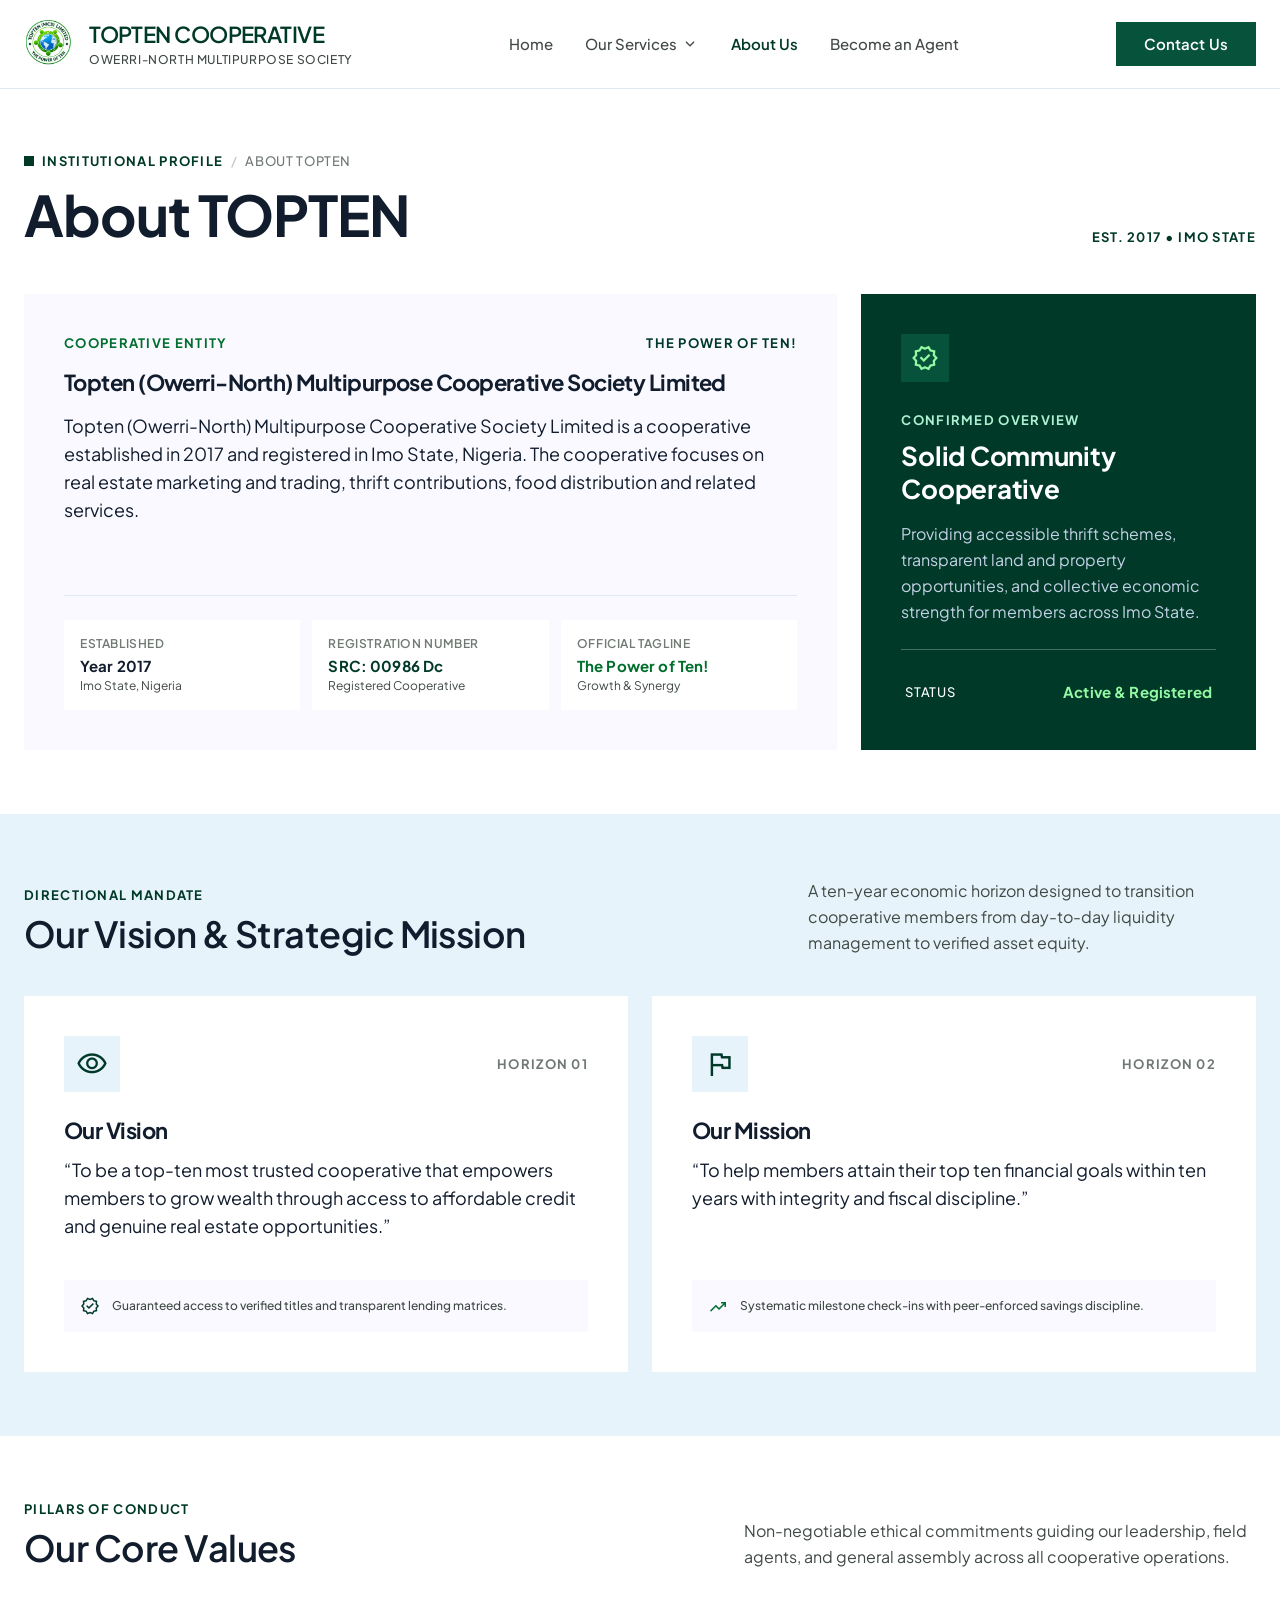
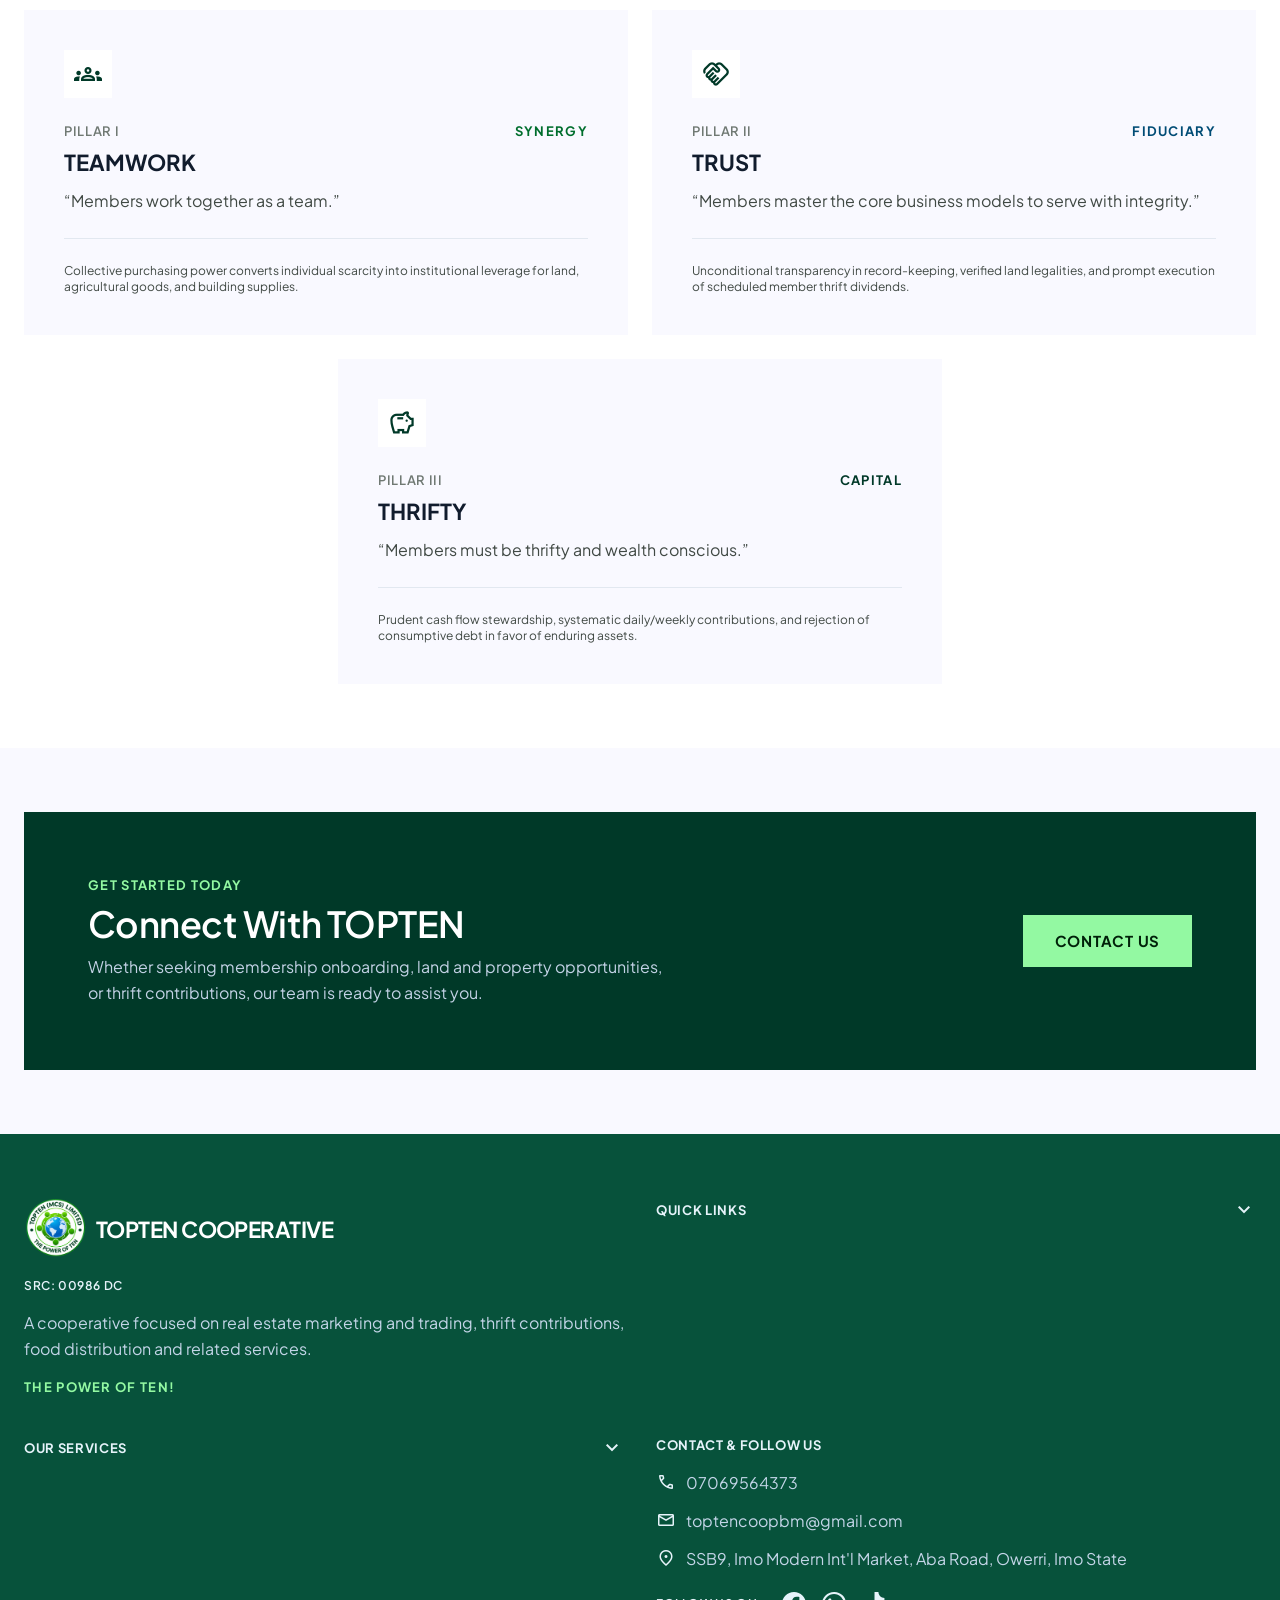
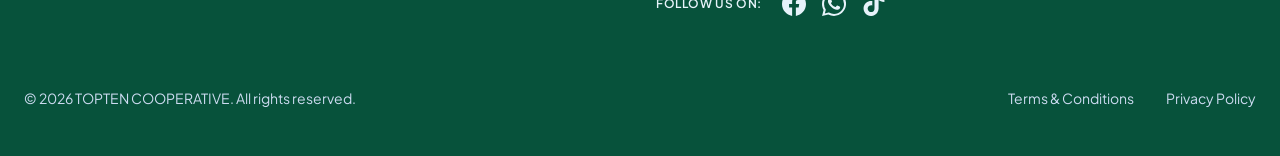
==== commit 8b5f83f7: "final commit" ====
--- a/about-us/index.html
+++ b/about-us/index.html
@@ -12,19 +12,20 @@
   <meta
     content="Learn about Topten (Owerri-North) Multipurpose Cooperative Society Limited, established in 2017 and registered in Imo State: our vision, mission and core values."
     name="description">
+  <link href="https://www.toptencoop.com.ng/about-us/" rel="canonical">
   <!-- Open Graph metadata for social sharing -->
   <meta content="About Us | TOPTEN COOPERATIVE" property="og:title">
   <meta content="Learn about TOPTEN Cooperative's vision, mission, core values and established cooperative framework."
     property="og:description">
   <meta content="https://www.toptencoop.com.ng/images/banners/home-hero-1.jpg" property="og:image">
-  <meta content="#" property="og:url">
+  <meta content="https://www.toptencoop.com.ng/about-us/" property="og:url">
   <!-- Twitter Card metadata for social sharing -->
   <meta content="summary_large_image" name="twitter:card">
   <meta content="About Us | TOPTEN COOPERATIVE" name="twitter:title">
   <meta content="Learn about TOPTEN Cooperative's vision, mission, core values and established cooperative framework."
     name="twitter:description">
   <meta content="https://www.toptencoop.com.ng/images/banners/home-hero-1.jpg" name="twitter:image">
-  <meta content="#" name="twitter:url">
+  <meta content="https://www.toptencoop.com.ng/about-us/" name="twitter:url">
   <!-- Favicons and touch icon -->
   <link href="../images/favicon/favicon.ico" rel="icon" sizes="48x48">
   <link href="../images/logo/favicon-32.png" rel="icon" sizes="32x32" type="image/png">
@@ -658,7 +659,7 @@
                 mail
               </span>
               <span class="footer-contact__email">
-                toptencoopbm@gmail.com.ng
+                toptencoopbm@gmail.com
               </span>
             </li>
             <li>
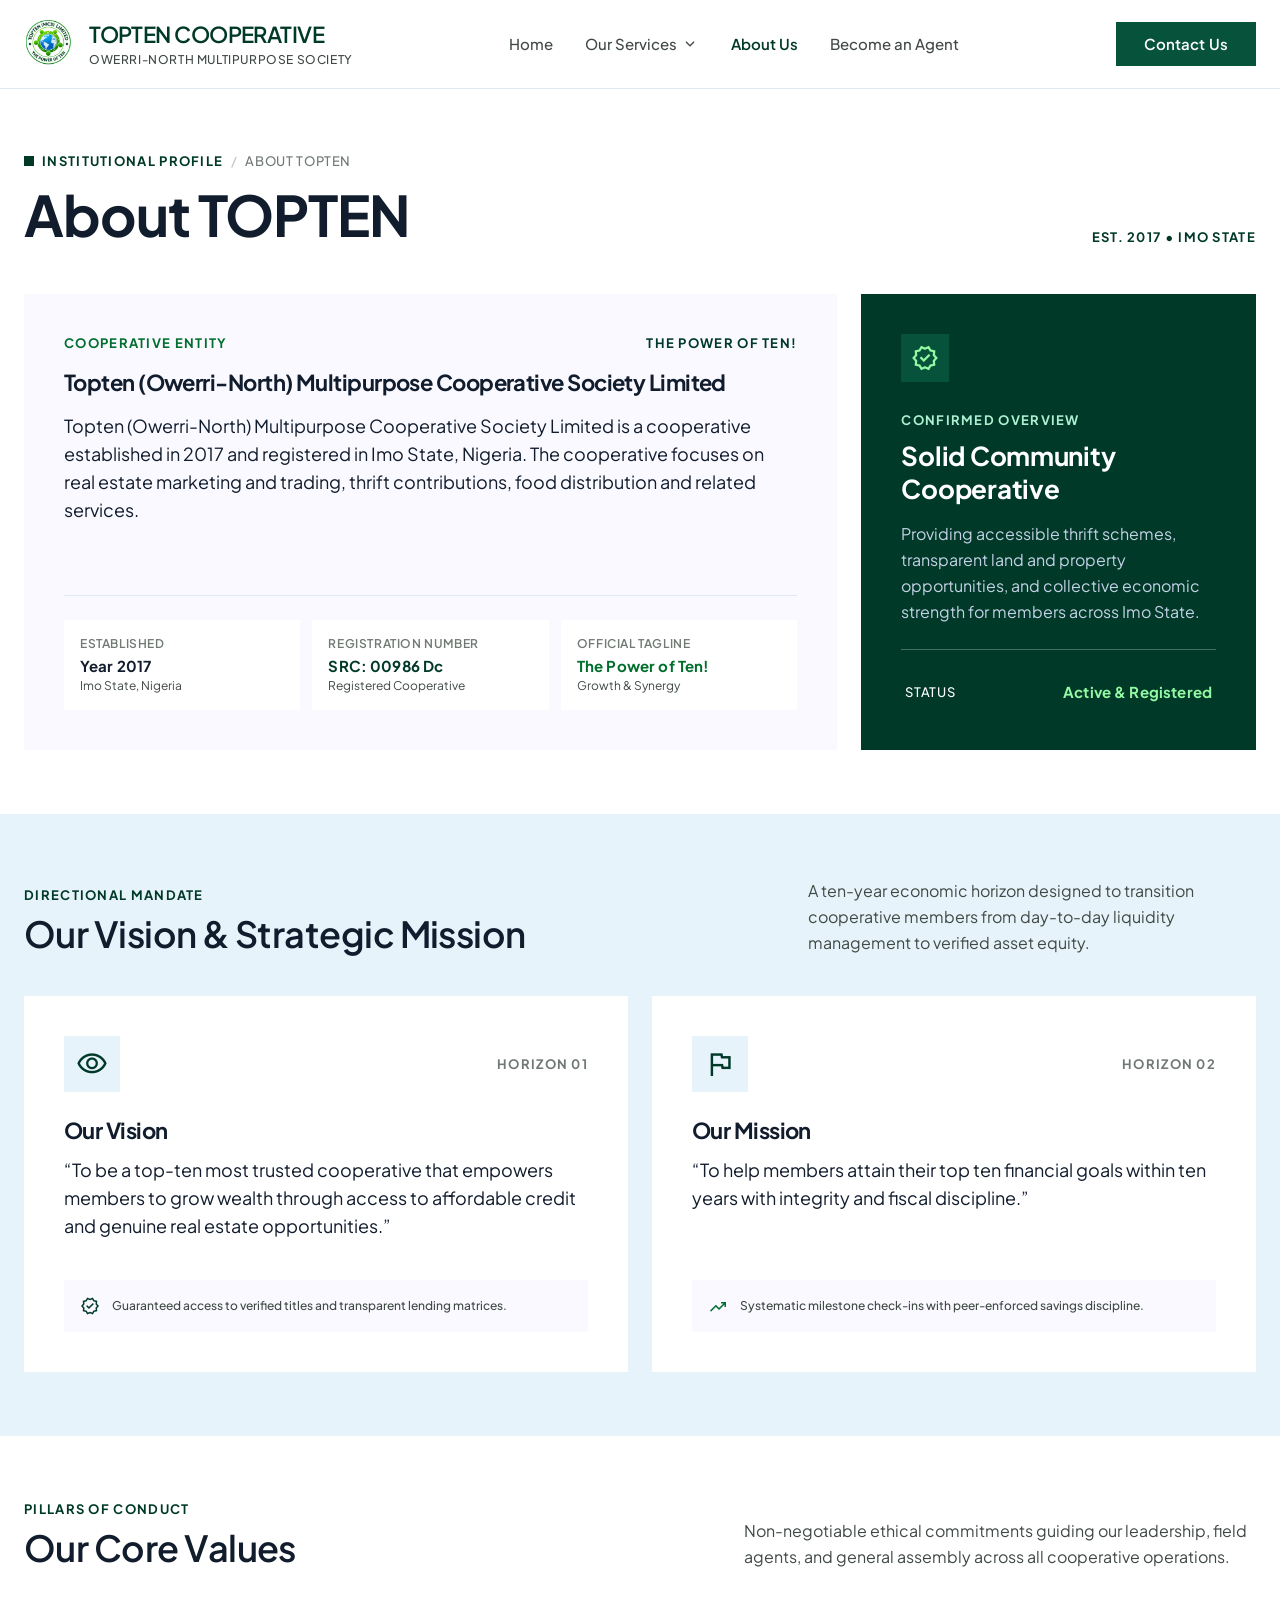
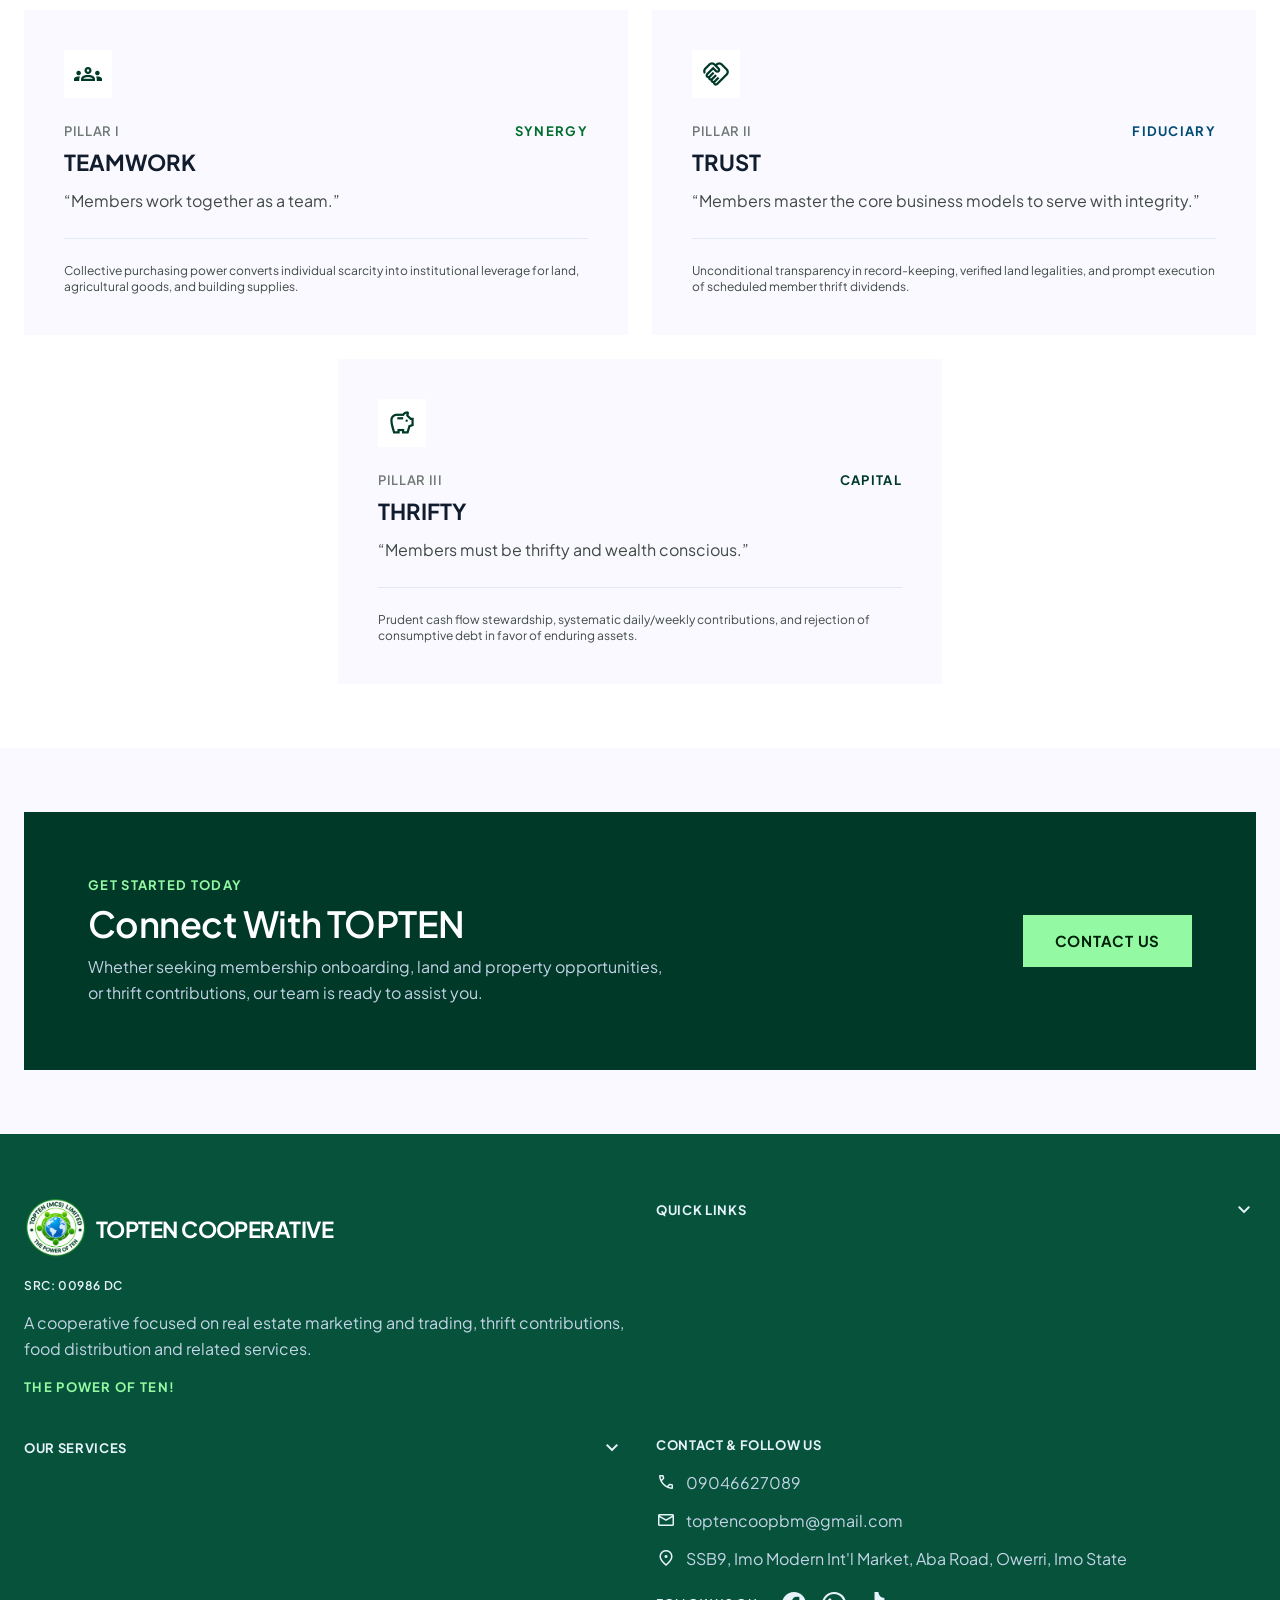
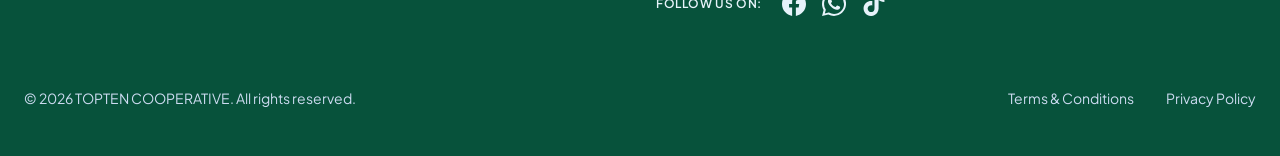
==== commit c5f44b9a: "changes made" ====
--- a/about-us/index.html
+++ b/about-us/index.html
@@ -650,8 +650,8 @@
               <span aria-hidden="true" class="material-symbols-outlined">
                 call
               </span>
-              <a class="footer-contact__link" href="tel:07069564373">
-                07069564373
+              <a class="footer-contact__link" href="tel:09046627089">
+                09046627089
               </a>
             </li>
             <li>
